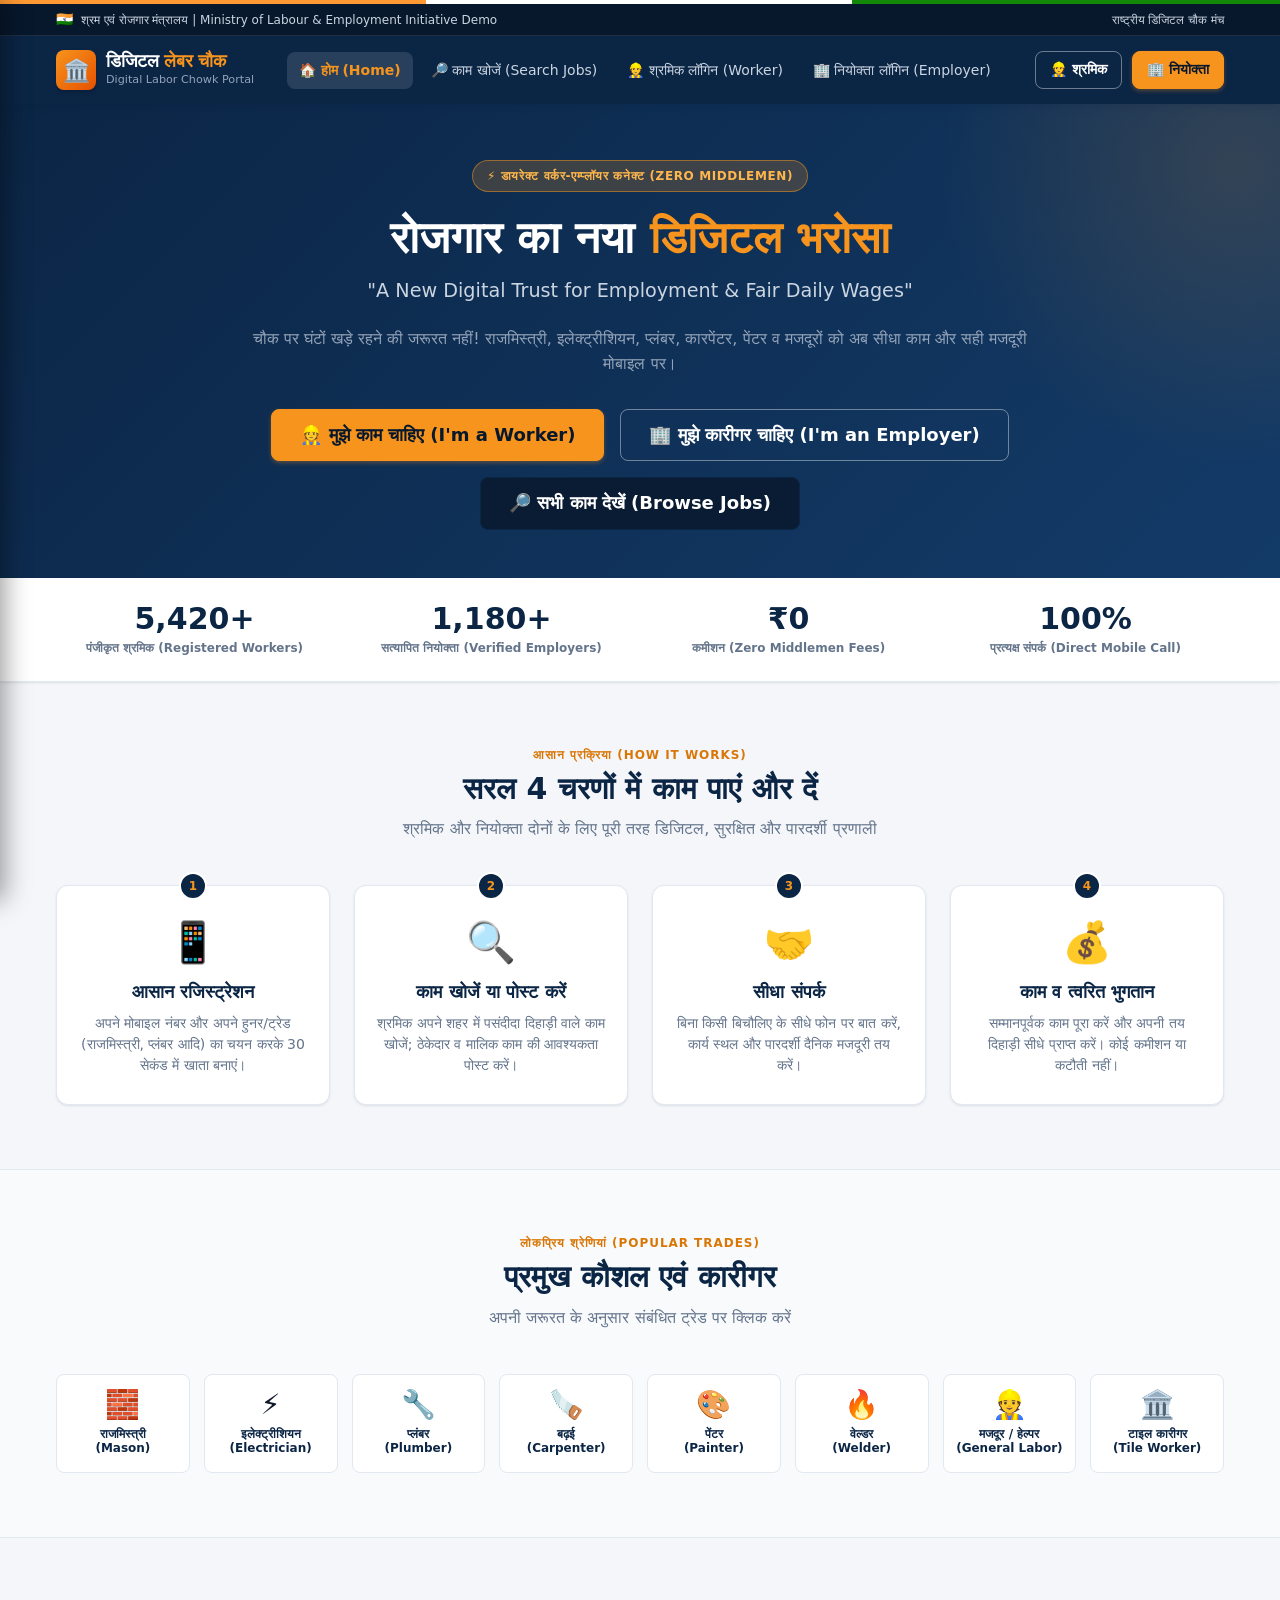
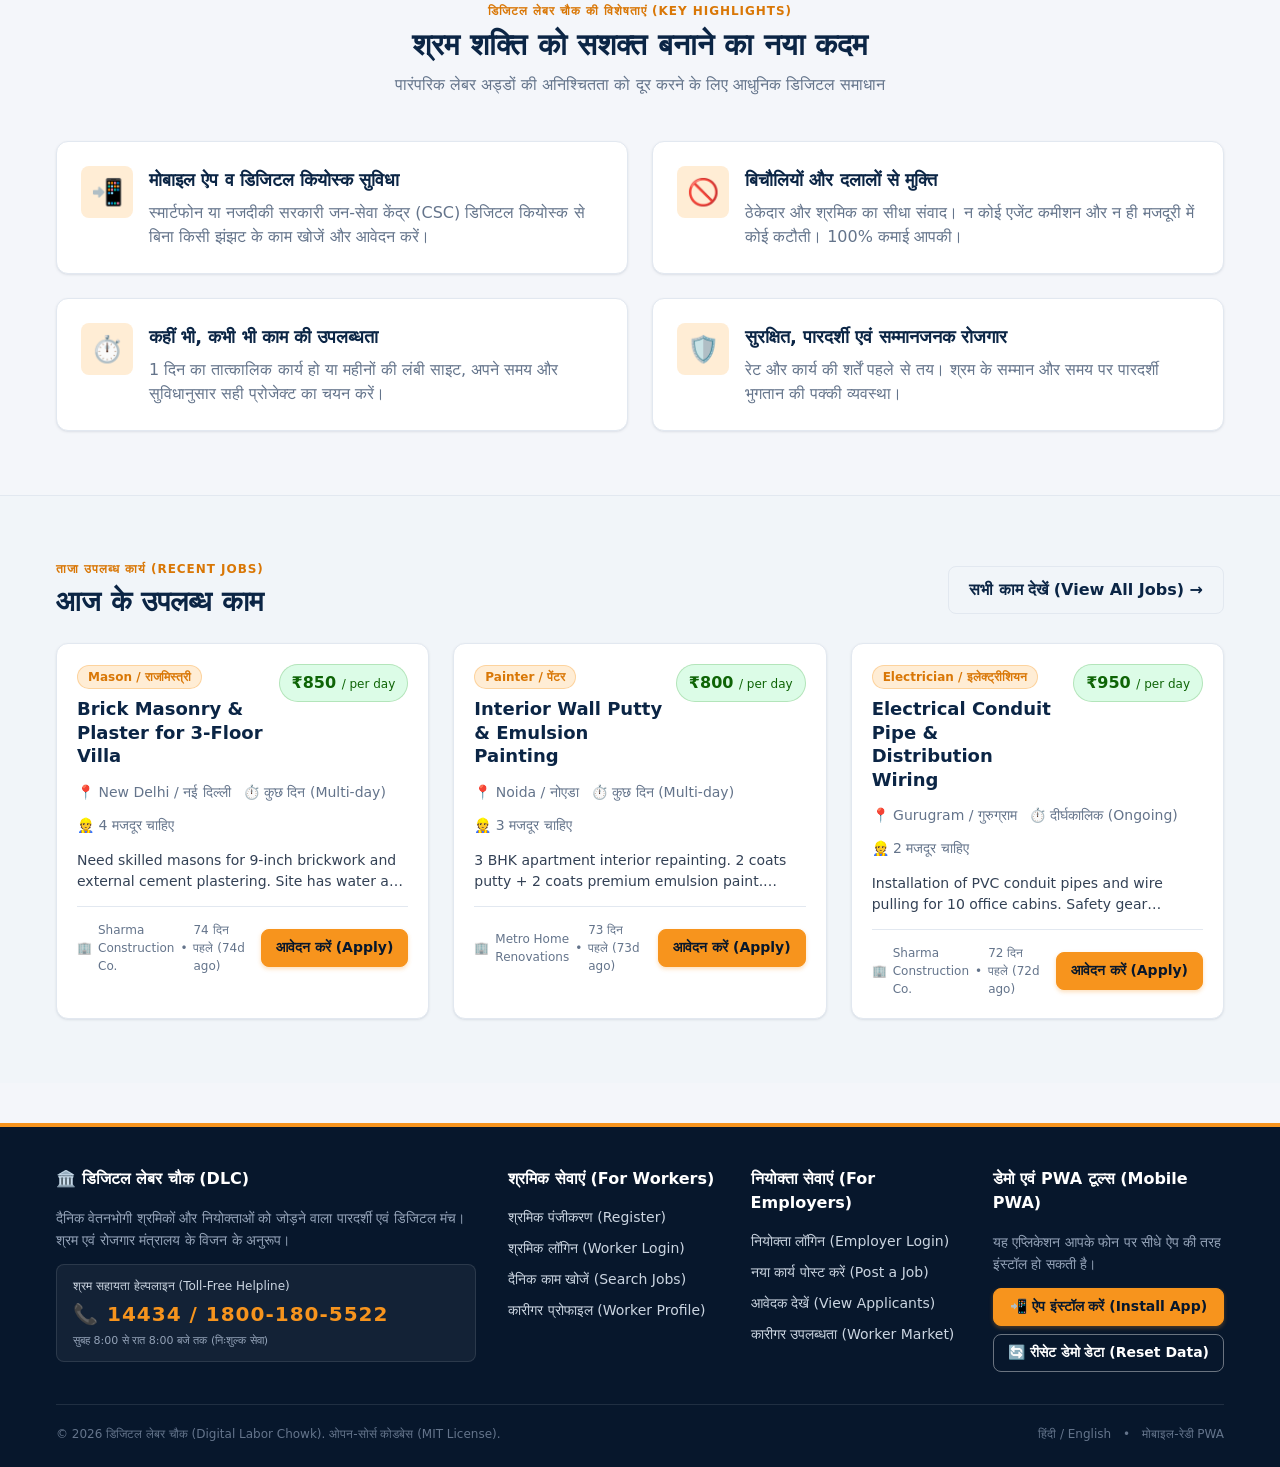
==== index.html @ 120fed3b "Add complete project files" ====
<!DOCTYPE html>
<html lang="hi">
<head>
  <meta charset="UTF-8">
  <meta name="viewport" content="width=device-width, initial-scale=1.0, maximum-scale=5.0">
  <title>डिजिटल लेबर चौक | Digital Labor Chowk - Worker–Employer Job Portal</title>
  
  <!-- PWA & Mobile Meta Tags -->
  <link rel="manifest" href="manifest.json">
  <meta name="theme-color" content="#0b2545">
  <meta name="apple-mobile-web-app-capable" content="yes">
  <meta name="apple-mobile-web-app-status-bar-style" content="black-translucent">
  <link rel="apple-touch-icon" href="assets/icons/emblem.svg">

  <!-- Stylesheets -->
  <link rel="stylesheet" href="css/style.css">
  <link rel="stylesheet" href="css/components.css">
  <link rel="stylesheet" href="css/responsive.css">
  
  <!-- Inline Specific Styles for Index -->
  <style>
    .hero-section {
      background: linear-gradient(135deg, #0b2545 0%, #133b68 100%);
      color: #ffffff;
      padding: 56px 0 48px;
      position: relative;
      overflow: hidden;
    }
    .hero-section::before {
      content: "";
      position: absolute;
      top: -50%;
      right: -20%;
      width: 600px;
      height: 600px;
      background: radial-gradient(circle, rgba(247, 148, 29, 0.15) 0%, rgba(247, 148, 29, 0) 70%);
      pointer-events: none;
    }
    .hero-content {
      max-width: 780px;
      margin: 0 auto;
      text-align: center;
      position: relative;
      z-index: 2;
    }
    .hero-badge {
      display: inline-flex;
      align-items: center;
      gap: 6px;
      background: rgba(247, 148, 29, 0.2);
      border: 1px solid rgba(247, 148, 29, 0.5);
      color: #ffb74d;
      padding: 6px 14px;
      border-radius: var(--radius-pill);
      font-size: var(--font-size-xs);
      font-weight: 700;
      letter-spacing: 0.05em;
      margin-bottom: 20px;
      text-transform: uppercase;
    }
    .hero-title {
      font-size: 2.75rem;
      font-weight: 800;
      line-height: 1.2;
      margin-bottom: 12px;
      color: #ffffff;
    }
    .hero-title span {
      color: var(--accent-saffron);
    }
    .hero-subtitle {
      font-size: 1.2rem;
      color: #cbd5e1;
      margin-bottom: 20px;
      font-weight: 500;
    }
    .hero-desc {
      font-size: var(--font-size-base);
      color: #94a3b8;
      line-height: 1.6;
      margin-bottom: 32px;
    }
    .hero-actions {
      display: flex;
      justify-content: center;
      gap: 16px;
      flex-wrap: wrap;
    }
    .stats-bar {
      background: #ffffff;
      border-bottom: 1px solid var(--border-color);
      box-shadow: var(--shadow-sm);
      padding: 24px 0;
    }
    .stats-grid {
      display: grid;
      grid-template-columns: repeat(4, 1fr);
      gap: 20px;
      text-align: center;
    }
    .stat-number {
      font-size: 1.875rem;
      font-weight: 800;
      color: var(--primary-navy);
      line-height: 1.1;
    }
    .stat-desc {
      font-size: var(--font-size-xs);
      color: var(--text-muted);
      font-weight: 600;
      margin-top: 4px;
    }
    .section-padding {
      padding: 64px 0;
    }
    .section-header {
      text-align: center;
      max-width: 650px;
      margin: 0 auto 44px;
    }
    .section-tag {
      font-size: var(--font-size-xs);
      font-weight: 700;
      color: var(--accent-saffron-dark);
      text-transform: uppercase;
      letter-spacing: 0.08em;
      margin-bottom: 6px;
    }
    .section-title {
      font-size: var(--font-size-3xl);
      font-weight: 800;
      color: var(--primary-navy);
      line-height: 1.25;
    }
    .section-desc {
      font-size: var(--font-size-base);
      color: var(--text-muted);
      margin-top: 10px;
    }
    .step-card {
      background: #ffffff;
      border: 1px solid var(--border-color);
      border-radius: var(--radius-md);
      padding: 28px 20px;
      text-align: center;
      position: relative;
      box-shadow: var(--shadow-sm);
      transition: transform 0.2s, box-shadow 0.2s;
    }
    .step-card:hover {
      transform: translateY(-4px);
      box-shadow: var(--shadow-md);
      border-color: #cbd5e1;
    }
    .step-badge {
      position: absolute;
      top: -14px;
      left: 50%;
      transform: translateX(-50%);
      background: var(--primary-navy);
      color: var(--accent-saffron);
      font-size: 12px;
      font-weight: 800;
      width: 28px;
      height: 28px;
      border-radius: 50%;
      display: flex;
      align-items: center;
      justify-content: center;
      border: 2px solid #ffffff;
    }
    .step-icon {
      font-size: 40px;
      margin: 8px 0 16px;
      line-height: 1;
    }
    .step-title {
      font-size: var(--font-size-lg);
      font-weight: 700;
      color: var(--primary-navy);
      margin-bottom: 8px;
    }
    .step-desc {
      font-size: var(--font-size-sm);
      color: var(--text-muted);
      line-height: 1.5;
    }
    .highlight-card {
      background: #ffffff;
      border: 1px solid var(--border-color);
      border-radius: var(--radius-md);
      padding: 24px;
      display: flex;
      gap: 16px;
      align-items: flex-start;
      box-shadow: var(--shadow-sm);
    }
    .highlight-icon {
      width: 52px;
      height: 52px;
      border-radius: var(--radius-sm);
      background-color: var(--accent-saffron-light);
      display: flex;
      align-items: center;
      justify-content: center;
      font-size: 26px;
      flex-shrink: 0;
    }
    .category-grid {
      display: grid;
      grid-template-columns: repeat(auto-fill, minmax(130px, 1fr));
      gap: 14px;
    }
    .category-pill {
      background: #ffffff;
      border: 1px solid var(--border-color);
      border-radius: var(--radius-sm);
      padding: 16px 12px;
      text-align: center;
      text-decoration: none;
      color: var(--text-main);
      display: flex;
      flex-direction: column;
      align-items: center;
      gap: 8px;
      transition: all 0.2s;
    }
    .category-pill:hover {
      border-color: var(--accent-saffron);
      background-color: #fffaf5;
      transform: translateY(-2px);
      box-shadow: var(--shadow-sm);
    }
    .category-icon {
      font-size: 28px;
      line-height: 1;
    }
    .category-name {
      font-size: var(--font-size-xs);
      font-weight: 700;
      color: var(--primary-navy);
      line-height: 1.2;
    }
    @media (max-width: 768px) {
      .hero-title { font-size: 1.95rem; }
      .stats-grid { grid-template-columns: repeat(2, 1fr); gap: 16px; }
      .category-grid { grid-template-columns: repeat(3, 1fr); gap: 10px; }
    }
  </style>
</head>
<body>

  <!-- PWA Mobile Install Banner -->
  <div id="dlc-pwa-banner" class="pwa-install-bar">
    <div class="pwa-install-bar-content">
      <span>📲 <strong>ऐप इंस्टॉल करें:</strong> आसान पहुंच के लिए फोन पर जोड़ें</span>
    </div>
    <div class="flex items-center gap-2">
      <button type="button" class="pwa-install-btn btn-install-pwa">इंस्टॉल करें</button>
      <button type="button" class="pwa-close-btn" aria-label="Dismiss">&times;</button>
    </div>
  </div>

  <!-- Tricolor Top Stripe -->
  <div class="gov-stripe"></div>

  <!-- Government Portal Banner -->
  <div class="gov-banner">
    <div class="container">
      <div class="gov-banner-text">
        <span class="gov-flag">🇮🇳</span>
        <span>श्रम एवं रोजगार मंत्रालय | Ministry of Labour &amp; Employment Initiative Demo</span>
      </div>
      <div>
        <span>राष्ट्रीय डिजिटल चौक मंच</span>
      </div>
    </div>
  </div>

  <!-- Site Navigation Header -->
  <header class="site-header">
    <div class="container">
      <nav class="navbar">
        <a href="index.html" class="brand-link">
          <div class="brand-emblem" aria-hidden="true">🏛️</div>
          <div class="brand-text">
            <span class="brand-title">डिजिटल <span>लेबर चौक</span></span>
            <span class="brand-sub">Digital Labor Chowk Portal</span>
          </div>
        </a>

        <!-- Desktop Navigation Links -->
        <ul class="nav-menu">
          <li><a href="index.html" class="nav-link active">🏠 होम (Home)</a></li>
          <li><a href="pages/job-search.html" class="nav-link">🔎 काम खोजें (Search Jobs)</a></li>
          <li><a href="pages/worker-login.html" class="nav-link">👷 श्रमिक लॉगिन (Worker)</a></li>
          <li><a href="pages/employer-login.html" class="nav-link">🏢 नियोक्ता लॉगिन (Employer)</a></li>
        </ul>

        <!-- Dynamic User Status / Action Buttons -->
        <div id="nav-auth-container" class="nav-auth"></div>
      </nav>
    </div>
  </header>

  <!-- Main Landing Content -->
  <main>
    <!-- Hero Section -->
    <section class="hero-section">
      <div class="container">
        <div class="hero-content">
          <div class="hero-badge">
            ⚡ डायरेक्ट वर्कर-एम्प्लॉयर कनेक्ट (Zero Middlemen)
          </div>
          <h1 class="hero-title">
            रोजगार का नया <span>डिजिटल भरोसा</span>
          </h1>
          <p class="hero-subtitle">
            "A New Digital Trust for Employment &amp; Fair Daily Wages"
          </p>
          <p class="hero-desc">
            चौक पर घंटों खड़े रहने की जरूरत नहीं! राजमिस्त्री, इलेक्ट्रीशियन, प्लंबर, कारपेंटर, पेंटर व मजदूरों को अब सीधा काम और सही मजदूरी मोबाइल पर।
          </p>

          <div class="hero-actions">
            <a href="pages/worker-login.html" class="btn btn-accent btn-lg">
              👷 मुझे काम चाहिए (I'm a Worker)
            </a>
            <a href="pages/employer-login.html" class="btn btn-outline-white btn-lg">
              🏢 मुझे कारीगर चाहिए (I'm an Employer)
            </a>
            <a href="pages/job-search.html" class="btn btn-primary btn-lg" style="background:#0a1c33;">
              🔎 सभी काम देखें (Browse Jobs)
            </a>
          </div>
        </div>
      </div>
    </section>

    <!-- Real-time Stats Ticker -->
    <div class="stats-bar">
      <div class="container">
        <div class="stats-grid">
          <div class="stat-item">
            <div class="stat-number">5,420+</div>
            <div class="stat-desc">पंजीकृत श्रमिक (Registered Workers)</div>
          </div>
          <div class="stat-item">
            <div class="stat-number">1,180+</div>
            <div class="stat-desc">सत्यापित नियोक्ता (Verified Employers)</div>
          </div>
          <div class="stat-item">
            <div class="stat-number">₹0</div>
            <div class="stat-desc">कमीशन (Zero Middlemen Fees)</div>
          </div>
          <div class="stat-item">
            <div class="stat-number">100%</div>
            <div class="stat-desc">प्रत्यक्ष संपर्क (Direct Mobile Call)</div>
          </div>
        </div>
      </div>
    </div>

    <!-- How It Works Section -->
    <section class="section-padding">
      <div class="container">
        <div class="section-header">
          <div class="section-tag">आसान प्रक्रिया (How It Works)</div>
          <h2 class="section-title">सरल 4 चरणों में काम पाएं और दें</h2>
          <p class="section-desc">श्रमिक और नियोक्ता दोनों के लिए पूरी तरह डिजिटल, सुरक्षित और पारदर्शी प्रणाली</p>
        </div>

        <div class="grid-4">
          <!-- Step 1 -->
          <div class="step-card">
            <span class="step-badge">1</span>
            <div class="step-icon">📱</div>
            <h3 class="step-title">आसान रजिस्ट्रेशन</h3>
            <p class="step-desc">
              अपने मोबाइल नंबर और अपने हुनर/ट्रेड (राजमिस्त्री, प्लंबर आदि) का चयन करके 30 सेकंड में खाता बनाएं।
            </p>
          </div>

          <!-- Step 2 -->
          <div class="step-card">
            <span class="step-badge">2</span>
            <div class="step-icon">🔍</div>
            <h3 class="step-title">काम खोजें या पोस्ट करें</h3>
            <p class="step-desc">
              श्रमिक अपने शहर में पसंदीदा दिहाड़ी वाले काम खोजें; ठेकेदार व मालिक काम की आवश्यकता पोस्ट करें।
            </p>
          </div>

          <!-- Step 3 -->
          <div class="step-card">
            <span class="step-badge">3</span>
            <div class="step-icon">🤝</div>
            <h3 class="step-title">सीधा संपर्क</h3>
            <p class="step-desc">
              बिना किसी बिचौलिए के सीधे फोन पर बात करें, कार्य स्थल और पारदर्शी दैनिक मजदूरी तय करें।
            </p>
          </div>

          <!-- Step 4 -->
          <div class="step-card">
            <span class="step-badge">4</span>
            <div class="step-icon">💰</div>
            <h3 class="step-title">काम व त्वरित भुगतान</h3>
            <p class="step-desc">
              सम्मानपूर्वक काम पूरा करें और अपनी तय दिहाड़ी सीधे प्राप्त करें। कोई कमीशन या कटौती नहीं।
            </p>
          </div>
        </div>
      </div>
    </section>

    <!-- Popular Trades & Skills -->
    <section class="section-padding" style="background-color: #f8fafc; border-top: 1px solid var(--border-color); border-bottom: 1px solid var(--border-color);">
      <div class="container">
        <div class="section-header">
          <div class="section-tag">लोकप्रिय श्रेणियां (Popular Trades)</div>
          <h2 class="section-title">प्रमुख कौशल एवं कारीगर</h2>
          <p class="section-desc">अपनी जरूरत के अनुसार संबंधित ट्रेड पर क्लिक करें</p>
        </div>

        <div class="category-grid" id="popular-trades-grid">
          <a href="pages/job-search.html?category=mason" class="category-pill">
            <span class="category-icon">🧱</span>
            <span class="category-name">राजमिस्त्री<br>(Mason)</span>
          </a>
          <a href="pages/job-search.html?category=electrician" class="category-pill">
            <span class="category-icon">⚡</span>
            <span class="category-name">इलेक्ट्रीशियन<br>(Electrician)</span>
          </a>
          <a href="pages/job-search.html?category=plumber" class="category-pill">
            <span class="category-icon">🔧</span>
            <span class="category-name">प्लंबर<br>(Plumber)</span>
          </a>
          <a href="pages/job-search.html?category=carpenter" class="category-pill">
            <span class="category-icon">🪚</span>
            <span class="category-name">बढ़ई<br>(Carpenter)</span>
          </a>
          <a href="pages/job-search.html?category=painter" class="category-pill">
            <span class="category-icon">🎨</span>
            <span class="category-name">पेंटर<br>(Painter)</span>
          </a>
          <a href="pages/job-search.html?category=welder" class="category-pill">
            <span class="category-icon">🔥</span>
            <span class="category-name">वेल्डर<br>(Welder)</span>
          </a>
          <a href="pages/job-search.html?category=labor" class="category-pill">
            <span class="category-icon">👷</span>
            <span class="category-name">मजदूर / हेल्पर<br>(General Labor)</span>
          </a>
          <a href="pages/job-search.html?category=tile" class="category-pill">
            <span class="category-icon">🏛️</span>
            <span class="category-name">टाइल कारीगर<br>(Tile Worker)</span>
          </a>
        </div>
      </div>
    </section>

    <!-- Poster Highlights Section -->
    <section class="section-padding">
      <div class="container">
        <div class="section-header">
          <div class="section-tag">डिजिटल लेबर चौक की विशेषताएं (Key Highlights)</div>
          <h2 class="section-title">श्रम शक्ति को सशक्त बनाने का नया कदम</h2>
          <p class="section-desc">पारंपरिक लेबर अड्डों की अनिश्चितता को दूर करने के लिए आधुनिक डिजिटल समाधान</p>
        </div>

        <div class="grid-2">
          <div class="highlight-card">
            <div class="highlight-icon">📲</div>
            <div>
              <h3 class="card-title mb-2">मोबाइल ऐप व डिजिटल कियोस्क सुविधा</h3>
              <p class="text-muted">
                स्मार्टफोन या नजदीकी सरकारी जन-सेवा केंद्र (CSC) डिजिटल कियोस्क से बिना किसी झंझट के काम खोजें और आवेदन करें।
              </p>
            </div>
          </div>

          <div class="highlight-card">
            <div class="highlight-icon">🚫</div>
            <div>
              <h3 class="card-title mb-2">बिचौलियों और दलालों से मुक्ति</h3>
              <p class="text-muted">
                ठेकेदार और श्रमिक का सीधा संवाद। न कोई एजेंट कमीशन और न ही मजदूरी में कोई कटौती। 100% कमाई आपकी।
              </p>
            </div>
          </div>

          <div class="highlight-card">
            <div class="highlight-icon">⏱️</div>
            <div>
              <h3 class="card-title mb-2">कहीं भी, कभी भी काम की उपलब्धता</h3>
              <p class="text-muted">
                1 दिन का तात्कालिक कार्य हो या महीनों की लंबी साइट, अपने समय और सुविधानुसार सही प्रोजेक्ट का चयन करें।
              </p>
            </div>
          </div>

          <div class="highlight-card">
            <div class="highlight-icon">🛡️</div>
            <div>
              <h3 class="card-title mb-2">सुरक्षित, पारदर्शी एवं सम्मानजनक रोजगार</h3>
              <p class="text-muted">
                रेट और कार्य की शर्तें पहले से तय। श्रम के सम्मान और समय पर पारदर्शी भुगतान की पक्की व्यवस्था।
              </p>
            </div>
          </div>
        </div>
      </div>
    </section>

    <!-- Recent Available Jobs Preview -->
    <section class="section-padding" style="background-color: #f1f5f9; border-top: 1px solid var(--border-color);">
      <div class="container">
        <div class="flex justify-between items-center mb-6" style="flex-wrap: wrap; gap: 12px;">
          <div>
            <div class="section-tag">ताजा उपलब्ध कार्य (Recent Jobs)</div>
            <h2 class="section-title" style="font-size:1.75rem;">आज के उपलब्ध काम</h2>
          </div>
          <a href="pages/job-search.html" class="btn btn-outline">
            सभी काम देखें (View All Jobs) &rarr;
          </a>
        </div>

        <div class="grid-3" id="home-featured-jobs">
          <!-- Dynamically filled with top 3 seed jobs -->
        </div>
      </div>
    </section>
  </main>

  <!-- Mobile Bottom Navigation Bar -->
  <nav class="mobile-bottom-nav">
    <a href="index.html" class="bottom-nav-item active">
      <span class="nav-icon">🏠</span>
      <span>होम</span>
    </a>
    <a href="pages/job-search.html" class="bottom-nav-item">
      <span class="nav-icon">🔎</span>
      <span>काम खोजें</span>
    </a>
    <a href="pages/worker-dashboard.html" id="bottom-nav-dashboard" class="bottom-nav-item">
      <span class="nav-icon">📊</span>
      <span>डैशबोर्ड</span>
    </a>
    <a href="pages/worker-profile.html" id="bottom-nav-profile" class="bottom-nav-item">
      <span class="nav-icon">👤</span>
      <span>प्रोफाइल</span>
    </a>
  </nav>

  <!-- Site Footer -->
  <footer class="site-footer">
    <div class="container">
      <div class="footer-grid">
        <div class="footer-col">
          <h4>🏛️ डिजिटल लेबर चौक (DLC)</h4>
          <p>
            दैनिक वेतनभोगी श्रमिकों और नियोक्ताओं को जोड़ने वाला पारदर्शी एवं डिजिटल मंच। श्रम एवं रोजगार मंत्रालय के विजन के अनुरूप।
          </p>
          <div class="helpline-box">
            <div style="font-size:12px; color:#cbd5e1;">श्रम सहायता हेल्पलाइन (Toll-Free Helpline)</div>
            <div class="helpline-number">📞 14434 / 1800-180-5522</div>
            <div style="font-size:11px; color:#94a3b8;">सुबह 8:00 से रात 8:00 बजे तक (निःशुल्क सेवा)</div>
          </div>
        </div>

        <div class="footer-col">
          <h4>श्रमिक सेवाएं (For Workers)</h4>
          <ul class="footer-links">
            <li><a href="pages/worker-login.html">श्रमिक पंजीकरण (Register)</a></li>
            <li><a href="pages/worker-login.html">श्रमिक लॉगिन (Worker Login)</a></li>
            <li><a href="pages/job-search.html">दैनिक काम खोजें (Search Jobs)</a></li>
            <li><a href="pages/worker-profile.html">कारीगर प्रोफाइल (Worker Profile)</a></li>
          </ul>
        </div>

        <div class="footer-col">
          <h4>नियोक्ता सेवाएं (For Employers)</h4>
          <ul class="footer-links">
            <li><a href="pages/employer-login.html">नियोक्ता लॉगिन (Employer Login)</a></li>
            <li><a href="pages/post-job.html">नया कार्य पोस्ट करें (Post a Job)</a></li>
            <li><a href="pages/post-job.html">आवेदक देखें (View Applicants)</a></li>
            <li><a href="pages/job-search.html">कारीगर उपलब्धता (Worker Market)</a></li>
          </ul>
        </div>

        <div class="footer-col">
          <h4>डेमो एवं PWA टूल्स (Mobile PWA)</h4>
          <p>यह एप्लिकेशन आपके फोन पर सीधे ऐप की तरह इंस्टॉल हो सकती है।</p>
          <div class="flex flex-col gap-2 mt-2">
            <button type="button" class="btn btn-accent btn-sm btn-install-pwa" style="width:100%;">
              📲 ऐप इंस्टॉल करें (Install App)
            </button>
            <button type="button" id="btn-reset-demo-data" class="btn btn-outline-white btn-sm" style="width:100%;">
              🔄 रीसेट डेमो डेटा (Reset Data)
            </button>
          </div>
        </div>
      </div>

      <div class="footer-bottom">
        <div>
          &copy; 2026 डिजिटल लेबर चौक (Digital Labor Chowk). ओपन-सोर्स कोडबेस (MIT License).
        </div>
        <div class="footer-tools">
          <span>हिंदी / English</span>
          <span>•</span>
          <span>मोबाइल-रेडी PWA</span>
        </div>
      </div>
    </div>
  </footer>

  <!-- Scripts -->
  <script src="js/storage.js"></script>
  <script src="js/toast.js"></script>
  <script src="js/auth.js"></script>
  <script src="js/jobs.js"></script>
  <script src="js/main.js"></script>

  <!-- Page Specific Script: Render Top 3 Featured Jobs -->
  <script>
    document.addEventListener('DOMContentLoaded', () => {
      const container = document.getElementById('home-featured-jobs');
      if (!container) return;

      const jobs = JobManager.getAllJobs().filter(j => j.status === 'active').slice(0, 3);
      const session = AuthManager.getSession();

      if (jobs.length === 0) {
        container.innerHTML = '<p class="text-muted">कोई सक्रिय कार्य उपलब्ध नहीं है।</p>';
        return;
      }

      container.innerHTML = jobs.map(job => {
        const hasApplied = session && session.role === 'worker' ? JobManager.hasWorkerApplied(job.id, session.userId) : false;
        return createJobCardHTML(job, hasApplied, true);
      }).join('');

      // Wire up apply buttons
      container.querySelectorAll('.btn-apply-job').forEach(btn => {
        btn.addEventListener('click', (e) => {
          const jobId = e.target.getAttribute('data-job-id');
          const currentWorker = AuthManager.getCurrentUser();

          if (!currentWorker || currentWorker.role !== 'worker') {
            showToast('कृपया पहले श्रमिक के रूप में लॉगिन करें (Worker login required)', 'warning');
            setTimeout(() => {
              window.location.href = 'pages/worker-login.html';
            }, 1000);
            return;
          }

          const res = JobManager.applyForJob(jobId, currentWorker);
          if (res.success) {
            showToast('सफलतापूर्वक आवेदन भेजा गया! (Application Sent)', 'success');
            e.target.outerHTML = '<button class="btn btn-sm btn-outline disabled" disabled>✓ आवेदन किया (Applied)</button>';
          } else {
            showToast(res.message, 'warning');
          }
        });
      });
    });
  </script>
</body>
</html>
---- css/style.css ----
/* ==========================================================================
   DIGITAL LABOR CHOWK - GLOBAL STYLES (css/style.css)
   Inspired by Ministry of Labour & Employment "Digital Labor Chowk" Initiative
   ========================================================================== */

:root {
  /* Government / Poster Inspired Color Palette */
  --primary-navy: #0b2545;
  --primary-navy-dark: #07172c;
  --primary-navy-light: #133b68;
  --primary-blue: #1d4ed8;
  
  --accent-saffron: #f7941d;
  --accent-saffron-dark: #d97706;
  --accent-saffron-light: #ffedd5;
  
  --national-green: #138808;
  --national-green-dark: #0e6406;
  --national-green-light: #dcfce7;
  
  --national-white: #ffffff;
  
  /* Neutral Palette */
  --bg-page: #f4f6fa;
  --bg-card: #ffffff;
  --bg-card-subtle: #f8fafc;
  --text-main: #0f172a;
  --text-muted: #64748b;
  --text-light: #94a3b8;
  --border-color: #e2e8f0;
  --border-focus: #f7941d;
  
  /* Status Colors */
  --status-success: #16a34a;
  --status-success-bg: #dcfce7;
  --status-warning: #ea580c;
  --status-warning-bg: #ffedd5;
  --status-info: #0284c7;
  --status-info-bg: #e0f2fe;
  --status-danger: #dc2626;
  --status-danger-bg: #fee2e2;

  /* Shadows & Radius */
  --radius-xs: 4px;
  --radius-sm: 8px;
  --radius-md: 12px;
  --radius-lg: 16px;
  --radius-pill: 9999px;
  
  --shadow-xs: 0 1px 2px 0 rgba(0, 0, 0, 0.05);
  --shadow-sm: 0 1px 3px 0 rgba(11, 37, 69, 0.08), 0 1px 2px -1px rgba(11, 37, 69, 0.08);
  --shadow-md: 0 4px 6px -1px rgba(11, 37, 69, 0.1), 0 2px 4px -2px rgba(11, 37, 69, 0.06);
  --shadow-lg: 0 10px 15px -3px rgba(11, 37, 69, 0.1), 0 4px 6px -4px rgba(11, 37, 69, 0.06);

  /* Typography */
  --font-family: system-ui, -apple-system, BlinkMacSystemFont, 'Segoe UI', Roboto, 'Noto Sans Devanagari', 'Hindi', Arial, sans-serif;
  --font-size-xs: 0.75rem;   /* 12px */
  --font-size-sm: 0.875rem;  /* 14px */
  --font-size-base: 1rem;    /* 16px - Minimum mobile readable */
  --font-size-lg: 1.125rem;  /* 18px */
  --font-size-xl: 1.25rem;   /* 20px */
  --font-size-2xl: 1.5rem;   /* 24px */
  --font-size-3xl: 1.875rem; /* 30px */
  --font-size-4xl: 2.25rem;  /* 36px */

  /* Dimensions & Safe Areas */
  --header-height: 68px;
  --bottom-nav-height: 64px;
  --container-max-width: 1200px;
}

/* Base Reset */
*, *::before, *::after {
  box-sizing: border-box;
  margin: 0;
  padding: 0;
  -webkit-tap-highlight-color: transparent; /* Clean touch on mobile */
}

html {
  font-size: 16px;
  scroll-behavior: smooth;
  -webkit-text-size-adjust: 100%;
}

body {
  font-family: var(--font-family);
  background-color: var(--bg-page);
  color: var(--text-main);
  line-height: 1.5;
  min-height: 100vh;
  display: flex;
  flex-direction: column;
  overflow-x: hidden;
}

/* Tricolor Top Stripe (Authentic Government Portal Touch) */
.gov-stripe {
  height: 4px;
  background: linear-gradient(
    to right,
    #ff9933 0%,
    #ff9933 33.3%,
    #ffffff 33.3%,
    #ffffff 66.6%,
    #138808 66.6%,
    #138808 100%
  );
  width: 100%;
  position: sticky;
  top: 0;
  z-index: 1001;
}

/* Gov Banner */
.gov-banner {
  background-color: #07172c;
  color: #cbd5e1;
  font-size: var(--font-size-xs);
  padding: 5px 16px;
  border-bottom: 1px solid rgba(255, 255, 255, 0.1);
}

.gov-banner .container {
  display: flex;
  justify-content: space-between;
  align-items: center;
}

.gov-banner-text {
  display: flex;
  align-items: center;
  gap: 8px;
}

.gov-flag {
  font-size: 14px;
}

/* Container */
.container {
  width: 100%;
  max-width: var(--container-max-width);
  margin-left: auto;
  margin-right: auto;
  padding-left: 16px;
  padding-right: 16px;
}

/* Site Header */
.site-header {
  background-color: var(--primary-navy);
  color: #ffffff;
  position: sticky;
  top: 4px; /* below tricolor stripe */
  z-index: 1000;
  box-shadow: var(--shadow-md);
}

.navbar {
  display: flex;
  align-items: center;
  justify-content: space-between;
  height: var(--header-height);
  gap: 12px;
}

.brand-link {
  display: flex;
  align-items: center;
  gap: 10px;
  text-decoration: none;
  color: inherit;
  flex-shrink: 0;
}

.brand-emblem {
  width: 40px;
  height: 40px;
  background: linear-gradient(135deg, var(--accent-saffron), #e65100);
  border-radius: var(--radius-sm);
  display: flex;
  align-items: center;
  justify-content: center;
  font-size: 22px;
  box-shadow: 0 2px 4px rgba(0, 0, 0, 0.2);
  flex-shrink: 0;
}

.brand-text {
  display: flex;
  flex-direction: column;
}

.brand-title {
  font-size: 1.1rem;
  font-weight: 800;
  letter-spacing: -0.02em;
  color: #ffffff;
  line-height: 1.15;
}

.brand-title span {
  color: var(--accent-saffron);
}

.brand-sub {
  font-size: 0.7rem;
  color: #94a3b8;
  font-weight: 500;
}

/* Desktop Nav Menu */
.nav-menu {
  display: flex;
  align-items: center;
  gap: 6px;
  list-style: none;
}

.nav-link {
  color: #cbd5e1;
  text-decoration: none;
  font-size: var(--font-size-sm);
  font-weight: 500;
  padding: 8px 12px;
  border-radius: var(--radius-sm);
  transition: all 0.18s ease;
  display: inline-flex;
  align-items: center;
  gap: 6px;
}

.nav-link:hover,
.nav-link.active {
  color: #ffffff;
  background-color: rgba(255, 255, 255, 0.12);
}

.nav-link.active {
  color: var(--accent-saffron);
  font-weight: 700;
}

/* User Session in Header */
.nav-auth {
  display: flex;
  align-items: center;
  gap: 10px;
}

.user-badge {
  display: flex;
  align-items: center;
  gap: 8px;
  background: rgba(255, 255, 255, 0.08);
  border: 1px solid rgba(255, 255, 255, 0.18);
  padding: 6px 12px;
  border-radius: var(--radius-pill);
  font-size: var(--font-size-xs);
  transition: background 0.15s;
}

.user-badge:hover {
  background: rgba(255, 255, 255, 0.15);
}

.user-avatar-mini {
  width: 28px;
  height: 28px;
  border-radius: 50%;
  background: var(--accent-saffron);
  color: var(--primary-navy-dark);
  font-weight: 800;
  display: flex;
  align-items: center;
  justify-content: center;
  font-size: 12px;
}

.user-name-role {
  display: flex;
  flex-direction: column;
  line-height: 1.15;
  text-align: left;
}

.user-name-role .name {
  font-weight: 600;
  color: #ffffff;
  max-width: 140px;
  overflow: hidden;
  text-overflow: ellipsis;
  white-space: nowrap;
}

.user-name-role .role-tag {
  font-size: 10px;
  color: var(--accent-saffron);
  text-transform: uppercase;
  letter-spacing: 0.05em;
}

/* Hamburger Toggle Button */
.mobile-toggle-btn {
  display: none;
  background: rgba(255, 255, 255, 0.08);
  border: 1px solid rgba(255, 255, 255, 0.2);
  color: #ffffff;
  font-size: 22px;
  width: 44px;
  height: 44px;
  border-radius: var(--radius-sm);
  cursor: pointer;
  align-items: center;
  justify-content: center;
  line-height: 1;
}

.mobile-toggle-btn:active {
  background-color: rgba(255, 255, 255, 0.2);
  transform: scale(0.95);
}

/* --------------------------------------------------------------------------
   Mobile Slide-out Navigation Drawer
   -------------------------------------------------------------------------- */
.drawer-backdrop {
  position: fixed;
  top: 0;
  left: 0;
  right: 0;
  bottom: 0;
  background: rgba(7, 23, 44, 0.65);
  backdrop-filter: blur(3px);
  z-index: 2050;
  opacity: 0;
  pointer-events: none;
  transition: opacity 0.25s ease;
}

.drawer-backdrop.active {
  opacity: 1;
  pointer-events: auto;
}

.mobile-drawer {
  position: fixed;
  top: 0;
  left: 0;
  bottom: 0;
  width: 320px;
  max-width: 85vw;
  background: #0b2545;
  color: #ffffff;
  z-index: 2100;
  box-shadow: 4px 0 25px rgba(0, 0, 0, 0.4);
  transform: translateX(-100%);
  transition: transform 0.28s cubic-bezier(0.4, 0, 0.2, 1);
  display: flex;
  flex-direction: column;
  overflow-y: auto;
}

.mobile-drawer.open {
  transform: translateX(0);
}

.drawer-header {
  padding: 20px 18px 16px;
  background: #07172c;
  border-bottom: 1px solid rgba(255, 255, 255, 0.1);
  display: flex;
  align-items: center;
  justify-content: space-between;
}

.drawer-close-btn {
  background: rgba(255, 255, 255, 0.1);
  border: none;
  color: #ffffff;
  font-size: 24px;
  width: 36px;
  height: 36px;
  border-radius: 50%;
  cursor: pointer;
  display: flex;
  align-items: center;
  justify-content: center;
}

.drawer-user-card {
  padding: 18px;
  background: rgba(255, 255, 255, 0.05);
  border-bottom: 1px solid rgba(255, 255, 255, 0.08);
}

.drawer-nav {
  padding: 16px 12px;
  flex: 1;
  display: flex;
  flex-direction: column;
  gap: 4px;
}

.drawer-nav-item {
  display: flex;
  align-items: center;
  gap: 14px;
  padding: 12px 14px;
  border-radius: var(--radius-sm);
  color: #cbd5e1;
  text-decoration: none;
  font-size: var(--font-size-base);
  font-weight: 600;
  transition: all 0.15s ease;
}

.drawer-nav-item:active,
.drawer-nav-item.active {
  background: rgba(247, 148, 29, 0.15);
  color: var(--accent-saffron);
}

.drawer-nav-item .drawer-icon {
  font-size: 20px;
  width: 26px;
  text-align: center;
}

.drawer-footer {
  padding: 18px;
  border-top: 1px solid rgba(255, 255, 255, 0.1);
  background: #07172c;
  display: flex;
  flex-direction: column;
  gap: 12px;
}

/* --------------------------------------------------------------------------
   PWA Mobile Install Banner
   -------------------------------------------------------------------------- */
.pwa-install-bar {
  background: linear-gradient(90deg, #d97706, #f7941d);
  color: #07172c;
  padding: 10px 16px;
  font-size: var(--font-size-xs);
  font-weight: 700;
  display: none;
  justify-content: space-between;
  align-items: center;
  position: sticky;
  top: 0;
  z-index: 1002;
  box-shadow: var(--shadow-sm);
}

.pwa-install-bar.visible {
  display: flex;
}

.pwa-install-bar-content {
  display: flex;
  align-items: center;
  gap: 8px;
}

.pwa-install-btn {
  background: #0b2545;
  color: #ffffff;
  border: none;
  padding: 6px 12px;
  border-radius: var(--radius-pill);
  font-weight: 700;
  font-size: 11px;
  cursor: pointer;
}

.pwa-close-btn {
  background: none;
  border: none;
  font-size: 16px;
  cursor: pointer;
  color: #07172c;
  padding: 0 4px;
}

/* Main Content Area */
main {
  flex: 1 0 auto;
  padding-bottom: 40px;
}

/* Footer */
.site-footer {
  background-color: var(--primary-navy-dark);
  color: #cbd5e1;
  font-size: var(--font-size-sm);
  padding: 40px 0 24px;
  border-top: 4px solid var(--accent-saffron);
  margin-top: auto;
}

.footer-grid {
  display: grid;
  grid-template-columns: 2fr 1fr 1fr 1fr;
  gap: 32px;
  margin-bottom: 32px;
}

.footer-col h4 {
  color: #ffffff;
  font-size: var(--font-size-base);
  font-weight: 600;
  margin-bottom: 16px;
  display: flex;
  align-items: center;
  gap: 8px;
}

.footer-col p {
  color: #94a3b8;
  line-height: 1.6;
  margin-bottom: 12px;
  font-size: var(--font-size-sm);
}

.footer-links {
  list-style: none;
  display: flex;
  flex-direction: column;
  gap: 10px;
}

.footer-links a {
  color: #cbd5e1;
  text-decoration: none;
  transition: color 0.2s;
}

.footer-links a:hover {
  color: var(--accent-saffron);
}

.helpline-box {
  background: rgba(255, 255, 255, 0.05);
  border: 1px solid rgba(255, 255, 255, 0.1);
  border-radius: var(--radius-sm);
  padding: 12px 16px;
}

.helpline-number {
  font-size: var(--font-size-xl);
  font-weight: 800;
  color: var(--accent-saffron);
  letter-spacing: 0.05em;
  margin: 4px 0;
}

.footer-bottom {
  border-top: 1px solid rgba(255, 255, 255, 0.1);
  padding-top: 20px;
  display: flex;
  justify-content: space-between;
  align-items: center;
  flex-wrap: wrap;
  gap: 16px;
  font-size: var(--font-size-xs);
  color: #64748b;
}

.footer-tools {
  display: flex;
  align-items: center;
  gap: 12px;
}

/* Typography Utilities */
.text-center { text-align: center; }
.text-right { text-align: right; }
.text-muted { color: var(--text-muted); }
.text-saffron { color: var(--accent-saffron); }
.text-navy { color: var(--primary-navy); }
.font-semibold { font-weight: 600; }
.font-bold { font-weight: 700; }

/* Grid / Flex Layout Helpers */
.flex { display: flex; }
.flex-col { flex-direction: column; }
.items-center { align-items: center; }
.justify-between { justify-content: space-between; }
.justify-center { justify-content: center; }
.gap-1 { gap: 4px; }
.gap-2 { gap: 8px; }
.gap-3 { gap: 12px; }
.gap-4 { gap: 16px; }
.gap-6 { gap: 24px; }

.mt-1 { margin-top: 4px; }
.mt-2 { margin-top: 8px; }
.mt-3 { margin-top: 12px; }
.mt-4 { margin-top: 16px; }
.mt-6 { margin-top: 24px; }
.mb-2 { margin-bottom: 8px; }
.mb-4 { margin-bottom: 16px; }
.mb-6 { margin-bottom: 24px; }

.hidden { display: none !important; }
---- css/components.css ----
/* ==========================================================================
   DIGITAL LABOR CHOWK - COMPONENTS (css/components.css)
   Reusable UI primitives: buttons, cards, forms, badges, modals, toasts
   ========================================================================== */

/* --------------------------------------------------------------------------
   1. Buttons
   -------------------------------------------------------------------------- */
.btn {
  display: inline-flex;
  align-items: center;
  justify-content: center;
  gap: 8px;
  font-family: inherit;
  font-size: var(--font-size-base);
  font-weight: 600;
  line-height: 1.25;
  padding: 12px 20px;
  min-height: 48px; /* High accessibility mobile tap target */
  border-radius: var(--radius-sm);
  border: 1px solid transparent;
  cursor: pointer;
  text-decoration: none;
  transition: all 0.18s cubic-bezier(0.4, 0, 0.2, 1);
  user-select: none;
  white-space: nowrap;
}

.btn:active {
  transform: translateY(1px);
}

.btn:focus-visible {
  outline: 3px solid var(--accent-saffron);
  outline-offset: 2px;
}

.btn:disabled,
.btn.disabled {
  opacity: 0.6;
  cursor: not-allowed;
  pointer-events: none;
}

/* Primary Button (Navy) */
.btn-primary {
  background-color: var(--primary-navy);
  color: #ffffff;
  border-color: var(--primary-navy);
}

.btn-primary:hover {
  background-color: var(--primary-navy-light);
  border-color: var(--primary-navy-light);
  box-shadow: var(--shadow-sm);
}

/* Accent Button (Saffron / Call to Action) */
.btn-accent {
  background-color: var(--accent-saffron);
  color: var(--primary-navy-dark);
  font-weight: 700;
  border-color: var(--accent-saffron);
  box-shadow: 0 2px 4px rgba(247, 148, 29, 0.3);
}

.btn-accent:hover {
  background-color: #ff9f2e;
  box-shadow: 0 4px 8px rgba(247, 148, 29, 0.4);
}

/* Secondary / Outline Button */
.btn-outline {
  background-color: transparent;
  color: var(--primary-navy);
  border-color: var(--border-color);
}

.btn-outline:hover {
  background-color: #ffffff;
  border-color: var(--primary-navy);
}

.btn-outline-white {
  background-color: transparent;
  color: #ffffff;
  border-color: rgba(255, 255, 255, 0.4);
}

.btn-outline-white:hover {
  background-color: rgba(255, 255, 255, 0.1);
  border-color: #ffffff;
}

/* Success Button */
.btn-success {
  background-color: var(--national-green);
  color: #ffffff;
}

.btn-success:hover {
  background-color: var(--national-green-dark);
}

/* Danger Button */
.btn-danger {
  background-color: #ef4444;
  color: #ffffff;
}

.btn-danger:hover {
  background-color: #dc2626;
}

/* Sizes */
.btn-sm {
  padding: 8px 14px;
  font-size: var(--font-size-sm);
  min-height: 38px;
}

.btn-lg {
  padding: 14px 28px;
  font-size: var(--font-size-lg);
  min-height: 52px;
}

.btn-block {
  width: 100%;
}

/* --------------------------------------------------------------------------
   2. Cards
   -------------------------------------------------------------------------- */
.card {
  background-color: var(--bg-card);
  border-radius: var(--radius-md);
  border: 1px solid var(--border-color);
  box-shadow: var(--shadow-sm);
  overflow: hidden;
  transition: box-shadow 0.2s ease, border-color 0.2s ease;
}

.card:hover {
  box-shadow: var(--shadow-md);
}

.card-header {
  padding: 16px 20px;
  border-bottom: 1px solid var(--border-color);
  background-color: var(--bg-card);
  display: flex;
  align-items: center;
  justify-content: space-between;
}

.card-title {
  font-size: var(--font-size-lg);
  font-weight: 700;
  color: var(--primary-navy);
}

.card-body {
  padding: 20px;
}

.card-footer {
  padding: 14px 20px;
  border-top: 1px solid var(--border-color);
  background-color: var(--bg-card-subtle);
}

/* Metric / Stat Card */
.metric-card {
  background: #ffffff;
  border-radius: var(--radius-md);
  border: 1px solid var(--border-color);
  border-left: 5px solid var(--accent-saffron);
  padding: 20px;
  box-shadow: var(--shadow-sm);
  display: flex;
  align-items: center;
  gap: 16px;
  position: relative;
  overflow: hidden;
}

.metric-card.accent-navy {
  border-left-color: var(--primary-navy);
}

.metric-card.accent-green {
  border-left-color: var(--national-green);
}

.metric-icon-box {
  width: 48px;
  height: 48px;
  border-radius: var(--radius-sm);
  background-color: var(--accent-saffron-light);
  color: var(--accent-saffron-dark);
  display: flex;
  align-items: center;
  justify-content: center;
  font-size: 24px;
  flex-shrink: 0;
}

.accent-navy .metric-icon-box {
  background-color: #e0f2fe;
  color: var(--primary-navy);
}

.accent-green .metric-icon-box {
  background-color: var(--national-green-light);
  color: var(--national-green);
}

.metric-info {
  display: flex;
  flex-direction: column;
}

.metric-value {
  font-size: var(--font-size-3xl);
  font-weight: 800;
  color: var(--primary-navy);
  line-height: 1.1;
}

.metric-label {
  font-size: var(--font-size-xs);
  font-weight: 600;
  color: var(--text-muted);
  text-transform: uppercase;
  letter-spacing: 0.05em;
  margin-top: 2px;
}

/* Job Card */
.job-card {
  background-color: #ffffff;
  border: 1px solid var(--border-color);
  border-radius: var(--radius-md);
  padding: 20px;
  box-shadow: var(--shadow-sm);
  display: flex;
  flex-direction: column;
  gap: 14px;
  transition: transform 0.15s ease, box-shadow 0.15s ease, border-color 0.15s ease;
  position: relative;
}

.job-card:hover {
  transform: translateY(-2px);
  box-shadow: var(--shadow-md);
  border-color: #cbd5e1;
}

.job-card-header {
  display: flex;
  justify-content: space-between;
  align-items: flex-start;
  gap: 12px;
}

.job-title {
  font-size: var(--font-size-lg);
  font-weight: 700;
  color: var(--primary-navy);
  line-height: 1.3;
}

.job-wage-tag {
  background-color: var(--national-green-light);
  color: var(--national-green-dark);
  font-weight: 800;
  font-size: var(--font-size-base);
  padding: 6px 12px;
  border-radius: var(--radius-pill);
  white-space: nowrap;
  border: 1px solid rgba(19, 136, 8, 0.2);
}

.job-meta-grid {
  display: flex;
  flex-wrap: wrap;
  gap: 12px;
  font-size: var(--font-size-sm);
  color: var(--text-muted);
}

.job-meta-item {
  display: inline-flex;
  align-items: center;
  gap: 6px;
}

.job-desc {
  font-size: var(--font-size-sm);
  color: #334155;
  line-height: 1.5;
  display: -webkit-box;
  -webkit-line-clamp: 2;
  line-clamp: 2;
  -webkit-box-orient: vertical;
  overflow: hidden;
}

.job-card-footer {
  display: flex;
  justify-content: space-between;
  align-items: center;
  padding-top: 14px;
  border-top: 1px solid var(--border-color);
  gap: 12px;
}

.job-employer-name {
  font-size: var(--font-size-xs);
  color: var(--text-muted);
  font-weight: 500;
  display: flex;
  align-items: center;
  gap: 6px;
}

/* --------------------------------------------------------------------------
   3. Forms & Inputs
   -------------------------------------------------------------------------- */
.form-group {
  margin-bottom: 20px;
}

.form-label {
  display: block;
  font-size: var(--font-size-sm);
  font-weight: 600;
  color: var(--text-main);
  margin-bottom: 6px;
}

.form-label span.req {
  color: var(--status-danger);
  margin-left: 2px;
}

.form-label span.hint {
  font-weight: 400;
  color: var(--text-muted);
  font-size: var(--font-size-xs);
  margin-left: 4px;
}

.form-input,
.form-select,
.form-textarea {
  width: 100%;
  font-family: inherit;
  font-size: var(--font-size-base);
  color: var(--text-main);
  background-color: #ffffff;
  border: 1.5px solid var(--border-color);
  border-radius: var(--radius-sm);
  padding: 12px 14px;
  min-height: 48px;
  transition: border-color 0.2s, box-shadow 0.2s;
}

.form-input:focus,
.form-select:focus,
.form-textarea:focus {
  outline: none;
  border-color: var(--accent-saffron);
  box-shadow: 0 0 0 3px rgba(247, 148, 29, 0.25);
}

.form-textarea {
  min-height: 100px;
  resize: vertical;
}

.form-select {
  cursor: pointer;
  appearance: none;
  background-image: url("data:image/svg+xml;charset=UTF-8,%3csvg xmlns='http://www.w3.org/2000/svg' viewBox='0 0 24 24' fill='none' stroke='%2364748b' stroke-width='2' stroke-linecap='round' stroke-linejoin='round'%3e%3cpolyline points='6 9 12 15 18 9'%3e%3c/polyline%3e%3c/svg%3e");
  background-repeat: no-repeat;
  background-position: right 14px center;
  background-size: 16px;
  padding-right: 40px;
}

.input-icon-wrapper {
  position: relative;
  display: flex;
  align-items: center;
}

.input-icon {
  position: absolute;
  left: 14px;
  color: var(--text-muted);
  font-size: 18px;
  pointer-events: none;
}

.input-with-icon {
  padding-left: 44px;
}

.form-error-msg {
  color: var(--status-danger);
  font-size: var(--font-size-xs);
  font-weight: 500;
  margin-top: 4px;
  display: none;
}

.form-group.has-error .form-input,
.form-group.has-error .form-select {
  border-color: var(--status-danger);
  background-color: #fffafb;
}

.form-group.has-error .form-error-msg {
  display: block;
}

/* --------------------------------------------------------------------------
   4. Badges & Status Pills
   -------------------------------------------------------------------------- */
.badge {
  display: inline-flex;
  align-items: center;
  gap: 4px;
  font-size: var(--font-size-xs);
  font-weight: 700;
  padding: 4px 10px;
  border-radius: var(--radius-pill);
  line-height: 1.2;
  white-space: nowrap;
}

.badge-saffron {
  background-color: var(--accent-saffron-light);
  color: var(--accent-saffron-dark);
  border: 1px solid rgba(247, 148, 29, 0.3);
}

.badge-navy {
  background-color: #e0f2fe;
  color: var(--primary-navy);
}

.badge-green {
  background-color: var(--national-green-light);
  color: var(--national-green-dark);
}

.badge-blue {
  background-color: #eff6ff;
  color: #1d4ed8;
}

.badge-gray {
  background-color: #f1f5f9;
  color: #475569;
}

.badge-warning {
  background-color: var(--status-warning-bg);
  color: var(--status-warning);
}

.badge-danger {
  background-color: var(--status-danger-bg);
  color: var(--status-danger);
}

/* Application Status Badges */
.badge-status-applied {
  background-color: #eff6ff;
  color: #2563eb;
  border: 1px solid #bfdbfe;
}

.badge-status-viewed {
  background-color: #fef3c7;
  color: #b45309;
  border: 1px solid #fde68a;
}

.badge-status-shortlisted {
  background-color: #ede9fe;
  color: #7c3aed;
  border: 1px solid #ddd6fe;
}

.badge-status-selected {
  background-color: #dcfce7;
  color: #15803d;
  border: 1px solid #bbf7d0;
}

/* --------------------------------------------------------------------------
   5. Tabs & Toggles
   -------------------------------------------------------------------------- */
.tabs-header {
  display: flex;
  background-color: #f1f5f9;
  border-radius: var(--radius-sm);
  padding: 4px;
  margin-bottom: 24px;
}

.tab-btn {
  flex: 1;
  padding: 10px 16px;
  font-family: inherit;
  font-size: var(--font-size-base);
  font-weight: 600;
  color: var(--text-muted);
  background: transparent;
  border: none;
  border-radius: var(--radius-xs);
  cursor: pointer;
  transition: all 0.2s;
  text-align: center;
}

.tab-btn.active {
  background-color: #ffffff;
  color: var(--primary-navy);
  box-shadow: var(--shadow-sm);
}

.tab-pane {
  display: none;
}

.tab-pane.active {
  display: block;
}

/* --------------------------------------------------------------------------
   6. Profile Progress Bar
   -------------------------------------------------------------------------- */
.progress-card {
  background: linear-gradient(135deg, #0b2545, #133b68);
  color: #ffffff;
  border-radius: var(--radius-md);
  padding: 20px;
  margin-bottom: 24px;
}

.progress-header {
  display: flex;
  justify-content: space-between;
  align-items: center;
  margin-bottom: 8px;
}

.progress-title {
  font-size: var(--font-size-base);
  font-weight: 700;
  display: flex;
  align-items: center;
  gap: 8px;
}

.progress-percentage {
  font-size: var(--font-size-lg);
  font-weight: 800;
  color: var(--accent-saffron);
}

.progress-track {
  width: 100%;
  height: 10px;
  background-color: rgba(255, 255, 255, 0.2);
  border-radius: var(--radius-pill);
  overflow: hidden;
  position: relative;
}

.progress-fill {
  height: 100%;
  background: linear-gradient(90deg, var(--accent-saffron), #138808);
  border-radius: var(--radius-pill);
  transition: width 0.4s ease;
}

.progress-hint {
  font-size: var(--font-size-xs);
  color: #94a3b8;
  margin-top: 8px;
}

/* --------------------------------------------------------------------------
   7. Skill Chips & Tags
   -------------------------------------------------------------------------- */
.skills-selector {
  display: flex;
  flex-wrap: wrap;
  gap: 8px;
  margin-top: 8px;
}

.skill-chip {
  padding: 6px 14px;
  border-radius: var(--radius-pill);
  font-size: var(--font-size-sm);
  font-weight: 600;
  border: 1.5px solid var(--border-color);
  background-color: #ffffff;
  color: var(--text-main);
  cursor: pointer;
  transition: all 0.15s ease;
  user-select: none;
}

.skill-chip:hover {
  border-color: var(--accent-saffron);
}

.skill-chip.selected {
  background-color: var(--primary-navy);
  color: #ffffff;
  border-color: var(--primary-navy);
}

/* --------------------------------------------------------------------------
   8. Toast Notification System
   -------------------------------------------------------------------------- */
#dlc-toast-container {
  position: fixed;
  top: 24px;
  right: 24px;
  z-index: 9999;
  display: flex;
  flex-direction: column;
  gap: 12px;
  max-width: 380px;
  width: calc(100% - 48px);
  pointer-events: none;
}

.toast {
  pointer-events: auto;
  background-color: #ffffff;
  color: var(--text-main);
  border-radius: var(--radius-sm);
  padding: 14px 16px;
  box-shadow: 0 10px 25px -5px rgba(0, 0, 0, 0.2), 0 8px 10px -6px rgba(0, 0, 0, 0.1);
  display: flex;
  align-items: flex-start;
  gap: 12px;
  border-left: 5px solid var(--primary-navy);
  transform: translateX(120%);
  opacity: 0;
  transition: transform 0.3s cubic-bezier(0.16, 1, 0.3, 1), opacity 0.3s ease;
}

.toast.show {
  transform: translateX(0);
  opacity: 1;
}

.toast.toast-success {
  border-left-color: var(--national-green);
}

.toast.toast-error {
  border-left-color: var(--status-danger);
}

.toast.toast-warning {
  border-left-color: var(--accent-saffron);
}

.toast.toast-info {
  border-left-color: var(--status-info);
}

.toast-icon {
  font-size: 20px;
  line-height: 1;
  flex-shrink: 0;
}

.toast-content {
  flex: 1;
  font-size: var(--font-size-sm);
  font-weight: 500;
  line-height: 1.4;
}

.toast-close-btn {
  background: none;
  border: none;
  color: var(--text-light);
  font-size: 16px;
  cursor: pointer;
  padding: 0 4px;
  line-height: 1;
  transition: color 0.15s;
}

.toast-close-btn:hover {
  color: var(--text-main);
}

/* --------------------------------------------------------------------------
   9. Modal Dialogs
   -------------------------------------------------------------------------- */
.modal-overlay {
  position: fixed;
  top: 0;
  left: 0;
  right: 0;
  bottom: 0;
  background-color: rgba(7, 23, 44, 0.6);
  backdrop-filter: blur(2px);
  z-index: 2000;
  display: flex;
  align-items: center;
  justify-content: center;
  padding: 16px;
  opacity: 0;
  pointer-events: none;
  transition: opacity 0.2s ease;
}

.modal-overlay.active {
  opacity: 1;
  pointer-events: auto;
}

.modal-box {
  background-color: #ffffff;
  border-radius: var(--radius-md);
  max-width: 550px;
  width: 100%;
  max-height: 90vh;
  overflow-y: auto;
  box-shadow: var(--shadow-lg);
  transform: scale(0.95);
  transition: transform 0.2s ease;
}

.modal-overlay.active .modal-box {
  transform: scale(1);
}

.modal-header {
  padding: 18px 24px;
  border-bottom: 1px solid var(--border-color);
  display: flex;
  align-items: center;
  justify-content: space-between;
}

.modal-title {
  font-size: var(--font-size-lg);
  font-weight: 700;
  color: var(--primary-navy);
}

.modal-close-btn {
  background: none;
  border: none;
  font-size: 24px;
  color: var(--text-muted);
  cursor: pointer;
  line-height: 1;
}

.modal-body {
  padding: 24px;
}

.modal-footer {
  padding: 16px 24px;
  border-top: 1px solid var(--border-color);
  background-color: var(--bg-card-subtle);
  display: flex;
  justify-content: flex-end;
  gap: 12px;
}

/* --------------------------------------------------------------------------
   10. Empty States
   -------------------------------------------------------------------------- */
.empty-state {
  text-align: center;
  padding: 48px 24px;
  background-color: #ffffff;
  border-radius: var(--radius-md);
  border: 1px dashed var(--border-color);
}

.empty-icon {
  font-size: 48px;
  margin-bottom: 12px;
}

.empty-title {
  font-size: var(--font-size-lg);
  font-weight: 700;
  color: var(--primary-navy);
  margin-bottom: 6px;
}

.empty-desc {
  font-size: var(--font-size-sm);
  color: var(--text-muted);
  max-width: 400px;
  margin: 0 auto 18px;
}

/* --------------------------------------------------------------------------
   11. Quick Demo Login Banner
   -------------------------------------------------------------------------- */
.demo-login-box {
  background-color: #f8fafc;
  border: 1.5px dashed var(--accent-saffron);
  border-radius: var(--radius-sm);
  padding: 14px;
  margin-bottom: 20px;
  text-align: center;
}

.demo-login-box p {
  font-size: var(--font-size-xs);
  color: var(--text-muted);
  margin-bottom: 8px;
}
---- css/responsive.css ----
/* ==========================================================================
   DIGITAL LABOR CHOWK - RESPONSIVE STYLES (css/responsive.css)
   Mobile-first layouts, bottom navigation, bottom sheets, and gesture safe areas
   ========================================================================== */

/* --------------------------------------------------------------------------
   1. Mobile Bottom Navigation Bar (Visible on mobile/tablet screens)
   -------------------------------------------------------------------------- */
.mobile-bottom-nav {
  display: none;
  position: fixed;
  bottom: 0;
  left: 0;
  right: 0;
  height: calc(var(--bottom-nav-height) + env(safe-area-inset-bottom, 0px));
  padding-bottom: env(safe-area-inset-bottom, 0px);
  background-color: #ffffff;
  border-top: 1px solid var(--border-color);
  box-shadow: 0 -3px 12px rgba(0, 0, 0, 0.09);
  z-index: 1000;
  justify-content: space-around;
  align-items: center;
}

.bottom-nav-item {
  display: flex;
  flex-direction: column;
  align-items: center;
  justify-content: center;
  text-decoration: none;
  color: var(--text-muted);
  font-size: 11px;
  font-weight: 600;
  gap: 2px;
  flex: 1;
  height: 100%;
  transition: color 0.15s, transform 0.1s;
}

.bottom-nav-item:active {
  transform: scale(0.92);
}

.bottom-nav-item .nav-icon {
  font-size: 20px;
  line-height: 1;
}

.bottom-nav-item.active,
.bottom-nav-item:hover {
  color: var(--accent-saffron-dark);
}

.bottom-nav-item.active .nav-icon {
  transform: translateY(-2px);
}

/* --------------------------------------------------------------------------
   2. Dual View Layouts (Desktop Table vs Mobile Cards)
   -------------------------------------------------------------------------- */
.desktop-only-view {
  display: block;
}

.mobile-only-view {
  display: none;
}

.mobile-app-card {
  background: #ffffff;
  border: 1px solid var(--border-color);
  border-radius: var(--radius-md);
  padding: 16px;
  box-shadow: var(--shadow-sm);
  display: flex;
  flex-direction: column;
  gap: 12px;
}

.mobile-app-card-header {
  display: flex;
  justify-content: space-between;
  align-items: flex-start;
  gap: 10px;
}

.mobile-app-card-title {
  font-size: var(--font-size-base);
  font-weight: 700;
  color: var(--primary-navy);
  line-height: 1.3;
}

.mobile-app-card-meta {
  display: flex;
  flex-wrap: wrap;
  gap: 10px;
  font-size: 13px;
  color: var(--text-muted);
}

.mobile-app-card-footer {
  display: flex;
  justify-content: space-between;
  align-items: center;
  border-top: 1px solid var(--border-color);
  padding-top: 12px;
  gap: 10px;
}

/* --------------------------------------------------------------------------
   3. Responsive Breakpoints
   -------------------------------------------------------------------------- */

/* Small Devices (Smartphones & Phablets <= 768px) */
@media (max-width: 768px) {
  body {
    padding-bottom: calc(var(--bottom-nav-height) + env(safe-area-inset-bottom, 16px));
  }

  .mobile-bottom-nav {
    display: flex;
  }

  /* Header adjustments */
  .nav-menu {
    display: none;
  }

  .nav-auth {
    display: none; /* Accessible inside mobile drawer */
  }

  .mobile-toggle-btn {
    display: inline-flex;
  }

  /* Switch Table to Cards */
  .desktop-only-view {
    display: none !important;
  }

  .mobile-only-view {
    display: flex !important;
    flex-direction: column;
    gap: 12px;
  }

  /* Transform Modals into Native Bottom Sheets */
  .modal-overlay {
    align-items: flex-end !important;
    padding: 0 !important;
  }

  .modal-box {
    max-width: 100% !important;
    width: 100% !important;
    border-radius: 20px 20px 0 0 !important;
    max-height: 85vh !important;
    transform: translateY(100%) !important;
    transition: transform 0.28s cubic-bezier(0.16, 1, 0.3, 1) !important;
  }

  .modal-overlay.active .modal-box {
    transform: translateY(0) !important;
  }

  .modal-drag-handle {
    width: 44px;
    height: 5px;
    background: #cbd5e1;
    border-radius: 99px;
    margin: 8px auto 0;
    display: block;
  }

  /* Hero Section */
  .hero-section {
    padding: 36px 0 32px !important;
  }

  .hero-title {
    font-size: 1.85rem !important;
  }

  .hero-subtitle {
    font-size: 1.05rem !important;
  }

  .hero-actions {
    flex-direction: column !important;
    width: 100%;
  }

  .hero-actions .btn {
    width: 100%;
  }

  /* Grids Stack Vertically */
  .grid-2,
  .grid-3,
  .grid-4,
  .dashboard-grid {
    grid-template-columns: 1fr !important;
    gap: 16px !important;
  }

  /* Search layout & filter drawer */
  .search-layout {
    grid-template-columns: 1fr !important;
  }

  .filter-sidebar {
    position: static !important;
    margin-bottom: 16px;
  }

  .filter-toggle-mobile {
    display: flex !important;
  }

  .filter-content-collapsible {
    display: none;
  }

  .filter-content-collapsible.open {
    display: block;
  }

  /* Form adjustments */
  .form-row {
    flex-direction: column !important;
    gap: 0 !important;
  }

  .auth-card {
    padding: 24px 18px !important;
  }

  /* Footer layout */
  .footer-grid {
    grid-template-columns: 1fr !important;
    gap: 24px;
  }

  .footer-bottom {
    flex-direction: column;
    text-align: center;
    gap: 12px;
  }

  .footer-tools {
    justify-content: center;
  }

  /* Toasts on mobile */
  #dlc-toast-container {
    top: 10px;
    right: 12px;
    left: 12px;
    width: auto;
    max-width: none;
  }
}

/* Extra Small Phones (~360px and below, e.g. iPhone SE, Galaxy A-series) */
@media (max-width: 400px) {
  .brand-title {
    font-size: 0.95rem !important;
  }

  .brand-sub {
    display: none;
  }

  .brand-emblem {
    width: 36px;
    height: 36px;
    font-size: 18px;
  }

  .hero-title {
    font-size: 1.6rem !important;
  }

  .metric-card {
    padding: 14px;
  }

  .metric-value {
    font-size: 1.5rem;
  }

  .card-body {
    padding: 16px !important;
  }
}

/* Medium Devices (Tablets 769px to 1023px) */
@media (min-width: 769px) and (max-width: 1023px) {
  .dashboard-grid {
    grid-template-columns: repeat(2, 1fr) !important;
  }

  .footer-grid {
    grid-template-columns: repeat(2, 1fr);
  }

  .search-layout {
    grid-template-columns: 280px 1fr !important;
  }
}

/* Large Devices (Desktops 1024px+) */
@media (min-width: 1024px) {
  .grid-2 {
    display: grid;
    grid-template-columns: repeat(2, 1fr);
    gap: 24px;
  }

  .grid-3 {
    display: grid;
    grid-template-columns: repeat(3, 1fr);
    gap: 24px;
  }

  .grid-4 {
    display: grid;
    grid-template-columns: repeat(4, 1fr);
    gap: 24px;
  }

  .dashboard-grid {
    display: grid;
    grid-template-columns: repeat(3, 1fr);
    gap: 20px;
  }

  .search-layout {
    display: grid;
    grid-template-columns: 300px 1fr;
    gap: 24px;
    align-items: start;
  }

  .filter-sidebar {
    position: sticky;
    top: 88px;
  }

  .filter-toggle-mobile {
    display: none;
  }

  .filter-content-collapsible {
    display: block !important;
  }
}
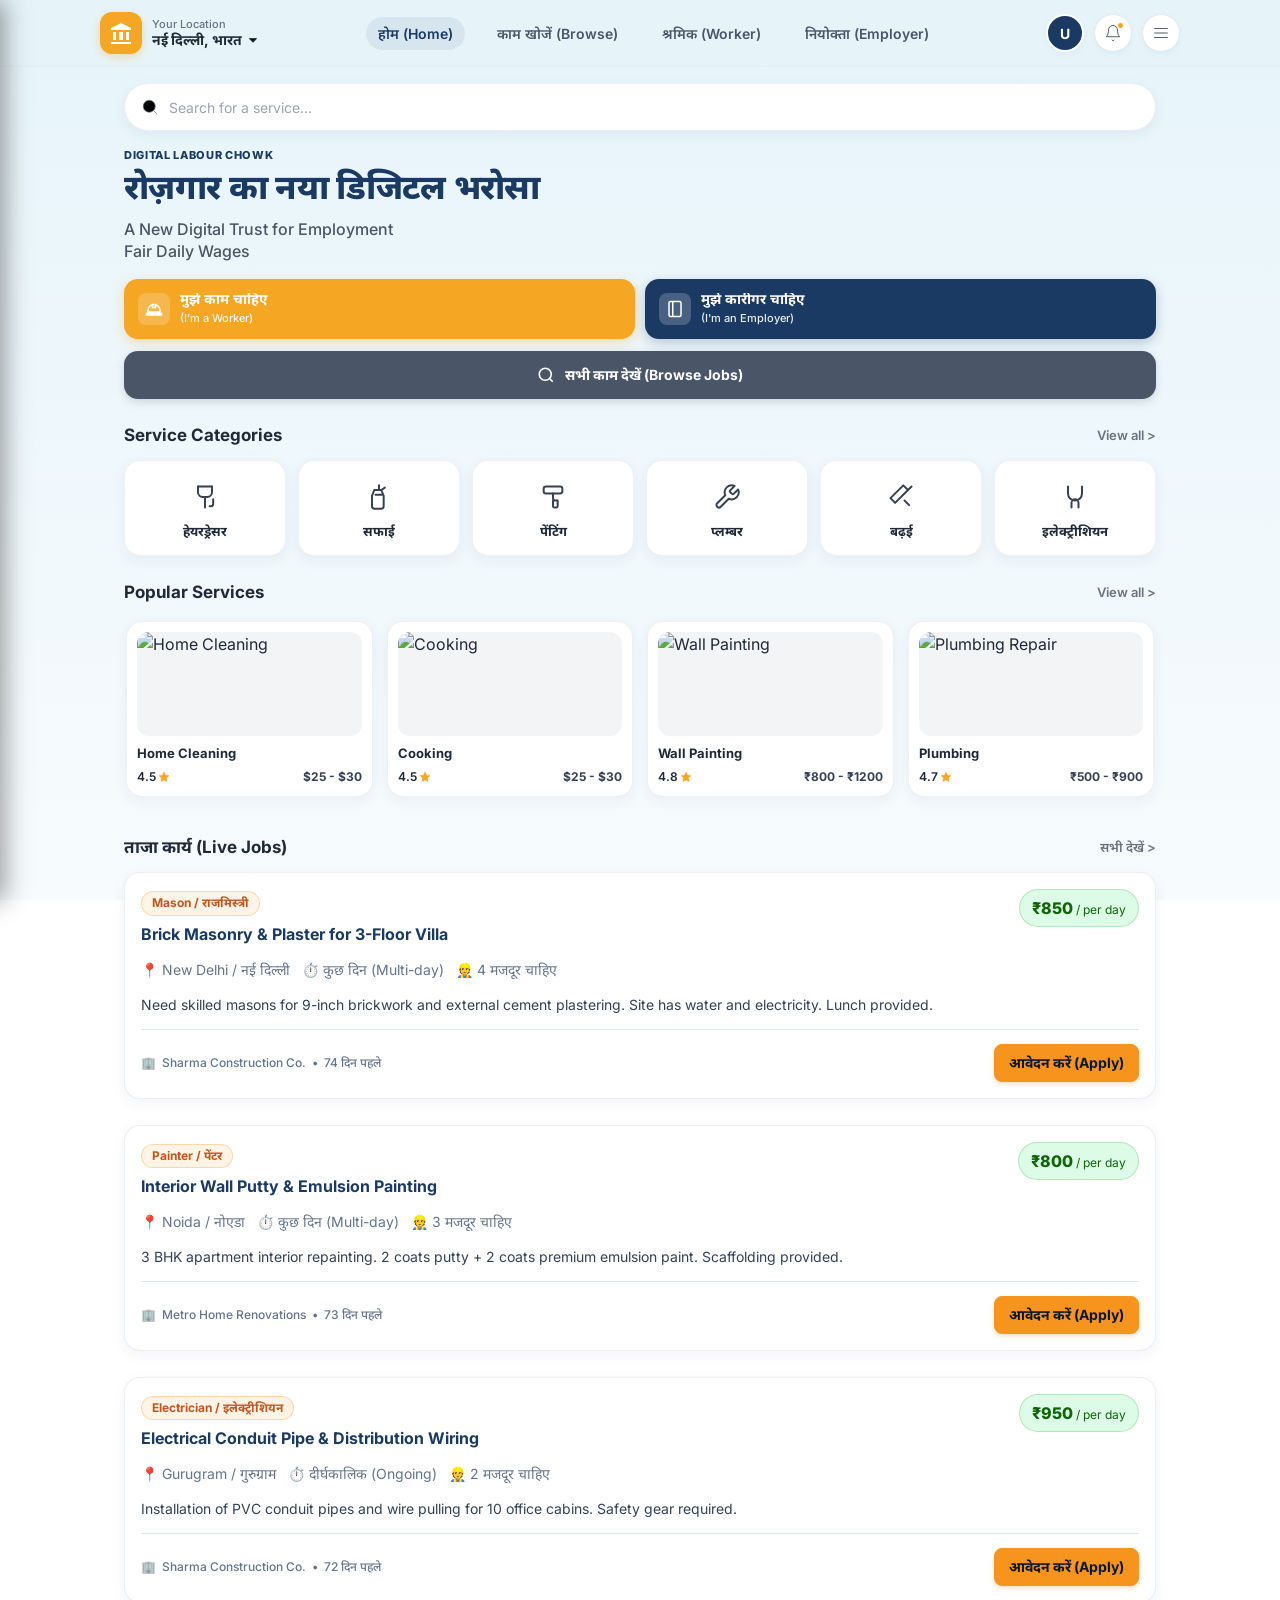
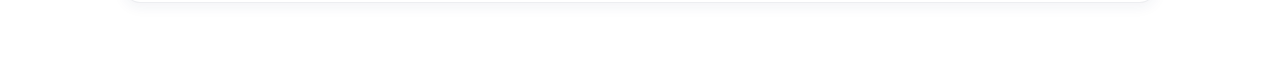
==== commit 90e8c8d2: "Update" ====
--- a/index.html
+++ b/index.html
@@ -3,648 +3,361 @@
 <head>
   <meta charset="UTF-8">
   <meta name="viewport" content="width=device-width, initial-scale=1.0, maximum-scale=5.0">
-  <title>डिजिटल लेबर चौक | Digital Labor Chowk - Worker–Employer Job Portal</title>
+  <title>Digital Labour Chowk — रोज़गार का नया डिजिटल भरोसा</title>
   
   <!-- PWA & Mobile Meta Tags -->
   <link rel="manifest" href="manifest.json">
-  <meta name="theme-color" content="#0b2545">
+  <meta name="theme-color" content="#1B3A63">
   <meta name="apple-mobile-web-app-capable" content="yes">
   <meta name="apple-mobile-web-app-status-bar-style" content="black-translucent">
   <link rel="apple-touch-icon" href="assets/icons/emblem.svg">
+
+  <!-- Google Fonts -->
+  <link rel="preconnect" href="https://fonts.googleapis.com">
+  <link rel="preconnect" href="https://fonts.gstatic.com" crossorigin>
+  <link href="https://fonts.googleapis.com/css2?family=Inter:wght@400;500;600;700;800&family=Noto+Sans+Devanagari:wght@400;500;600;700;800&display=swap" rel="stylesheet">
 
   <!-- Stylesheets -->
   <link rel="stylesheet" href="css/style.css">
   <link rel="stylesheet" href="css/components.css">
   <link rel="stylesheet" href="css/responsive.css">
-  
-  <!-- Inline Specific Styles for Index -->
-  <style>
-    .hero-section {
-      background: linear-gradient(135deg, #0b2545 0%, #133b68 100%);
-      color: #ffffff;
-      padding: 56px 0 48px;
-      position: relative;
-      overflow: hidden;
-    }
-    .hero-section::before {
-      content: "";
-      position: absolute;
-      top: -50%;
-      right: -20%;
-      width: 600px;
-      height: 600px;
-      background: radial-gradient(circle, rgba(247, 148, 29, 0.15) 0%, rgba(247, 148, 29, 0) 70%);
-      pointer-events: none;
-    }
-    .hero-content {
-      max-width: 780px;
-      margin: 0 auto;
-      text-align: center;
-      position: relative;
-      z-index: 2;
-    }
-    .hero-badge {
-      display: inline-flex;
-      align-items: center;
-      gap: 6px;
-      background: rgba(247, 148, 29, 0.2);
-      border: 1px solid rgba(247, 148, 29, 0.5);
-      color: #ffb74d;
-      padding: 6px 14px;
-      border-radius: var(--radius-pill);
-      font-size: var(--font-size-xs);
-      font-weight: 700;
-      letter-spacing: 0.05em;
-      margin-bottom: 20px;
-      text-transform: uppercase;
-    }
-    .hero-title {
-      font-size: 2.75rem;
-      font-weight: 800;
-      line-height: 1.2;
-      margin-bottom: 12px;
-      color: #ffffff;
-    }
-    .hero-title span {
-      color: var(--accent-saffron);
-    }
-    .hero-subtitle {
-      font-size: 1.2rem;
-      color: #cbd5e1;
-      margin-bottom: 20px;
-      font-weight: 500;
-    }
-    .hero-desc {
-      font-size: var(--font-size-base);
-      color: #94a3b8;
-      line-height: 1.6;
-      margin-bottom: 32px;
-    }
-    .hero-actions {
-      display: flex;
-      justify-content: center;
-      gap: 16px;
-      flex-wrap: wrap;
-    }
-    .stats-bar {
-      background: #ffffff;
-      border-bottom: 1px solid var(--border-color);
-      box-shadow: var(--shadow-sm);
-      padding: 24px 0;
-    }
-    .stats-grid {
-      display: grid;
-      grid-template-columns: repeat(4, 1fr);
-      gap: 20px;
-      text-align: center;
-    }
-    .stat-number {
-      font-size: 1.875rem;
-      font-weight: 800;
-      color: var(--primary-navy);
-      line-height: 1.1;
-    }
-    .stat-desc {
-      font-size: var(--font-size-xs);
-      color: var(--text-muted);
-      font-weight: 600;
-      margin-top: 4px;
-    }
-    .section-padding {
-      padding: 64px 0;
-    }
-    .section-header {
-      text-align: center;
-      max-width: 650px;
-      margin: 0 auto 44px;
-    }
-    .section-tag {
-      font-size: var(--font-size-xs);
-      font-weight: 700;
-      color: var(--accent-saffron-dark);
-      text-transform: uppercase;
-      letter-spacing: 0.08em;
-      margin-bottom: 6px;
-    }
-    .section-title {
-      font-size: var(--font-size-3xl);
-      font-weight: 800;
-      color: var(--primary-navy);
-      line-height: 1.25;
-    }
-    .section-desc {
-      font-size: var(--font-size-base);
-      color: var(--text-muted);
-      margin-top: 10px;
-    }
-    .step-card {
-      background: #ffffff;
-      border: 1px solid var(--border-color);
-      border-radius: var(--radius-md);
-      padding: 28px 20px;
-      text-align: center;
-      position: relative;
-      box-shadow: var(--shadow-sm);
-      transition: transform 0.2s, box-shadow 0.2s;
-    }
-    .step-card:hover {
-      transform: translateY(-4px);
-      box-shadow: var(--shadow-md);
-      border-color: #cbd5e1;
-    }
-    .step-badge {
-      position: absolute;
-      top: -14px;
-      left: 50%;
-      transform: translateX(-50%);
-      background: var(--primary-navy);
-      color: var(--accent-saffron);
-      font-size: 12px;
-      font-weight: 800;
-      width: 28px;
-      height: 28px;
-      border-radius: 50%;
-      display: flex;
-      align-items: center;
-      justify-content: center;
-      border: 2px solid #ffffff;
-    }
-    .step-icon {
-      font-size: 40px;
-      margin: 8px 0 16px;
-      line-height: 1;
-    }
-    .step-title {
-      font-size: var(--font-size-lg);
-      font-weight: 700;
-      color: var(--primary-navy);
-      margin-bottom: 8px;
-    }
-    .step-desc {
-      font-size: var(--font-size-sm);
-      color: var(--text-muted);
-      line-height: 1.5;
-    }
-    .highlight-card {
-      background: #ffffff;
-      border: 1px solid var(--border-color);
-      border-radius: var(--radius-md);
-      padding: 24px;
-      display: flex;
-      gap: 16px;
-      align-items: flex-start;
-      box-shadow: var(--shadow-sm);
-    }
-    .highlight-icon {
-      width: 52px;
-      height: 52px;
-      border-radius: var(--radius-sm);
-      background-color: var(--accent-saffron-light);
-      display: flex;
-      align-items: center;
-      justify-content: center;
-      font-size: 26px;
-      flex-shrink: 0;
-    }
-    .category-grid {
-      display: grid;
-      grid-template-columns: repeat(auto-fill, minmax(130px, 1fr));
-      gap: 14px;
-    }
-    .category-pill {
-      background: #ffffff;
-      border: 1px solid var(--border-color);
-      border-radius: var(--radius-sm);
-      padding: 16px 12px;
-      text-align: center;
-      text-decoration: none;
-      color: var(--text-main);
-      display: flex;
-      flex-direction: column;
-      align-items: center;
-      gap: 8px;
-      transition: all 0.2s;
-    }
-    .category-pill:hover {
-      border-color: var(--accent-saffron);
-      background-color: #fffaf5;
-      transform: translateY(-2px);
-      box-shadow: var(--shadow-sm);
-    }
-    .category-icon {
-      font-size: 28px;
-      line-height: 1;
-    }
-    .category-name {
-      font-size: var(--font-size-xs);
-      font-weight: 700;
-      color: var(--primary-navy);
-      line-height: 1.2;
-    }
-    @media (max-width: 768px) {
-      .hero-title { font-size: 1.95rem; }
-      .stats-grid { grid-template-columns: repeat(2, 1fr); gap: 16px; }
-      .category-grid { grid-template-columns: repeat(3, 1fr); gap: 10px; }
-    }
-  </style>
+  <link rel="stylesheet" href="css/theme.css">
 </head>
 <body>
 
-  <!-- PWA Mobile Install Banner -->
-  <div id="dlc-pwa-banner" class="pwa-install-bar">
-    <div class="pwa-install-bar-content">
-      <span>📲 <strong>ऐप इंस्टॉल करें:</strong> आसान पहुंच के लिए फोन पर जोड़ें</span>
-    </div>
-    <div class="flex items-center gap-2">
-      <button type="button" class="pwa-install-btn btn-install-pwa">इंस्टॉल करें</button>
-      <button type="button" class="pwa-close-btn" aria-label="Dismiss">&times;</button>
-    </div>
-  </div>
-
-  <!-- Tricolor Top Stripe -->
-  <div class="gov-stripe"></div>
-
-  <!-- Government Portal Banner -->
-  <div class="gov-banner">
-    <div class="container">
-      <div class="gov-banner-text">
-        <span class="gov-flag">🇮🇳</span>
-        <span>श्रम एवं रोजगार मंत्रालय | Ministry of Labour &amp; Employment Initiative Demo</span>
-      </div>
-      <div>
-        <span>राष्ट्रीय डिजिटल चौक मंच</span>
-      </div>
-    </div>
-  </div>
-
-  <!-- Site Navigation Header -->
-  <header class="site-header">
-    <div class="container">
-      <nav class="navbar">
-        <a href="index.html" class="brand-link">
-          <div class="brand-emblem" aria-hidden="true">🏛️</div>
-          <div class="brand-text">
-            <span class="brand-title">डिजिटल <span>लेबर चौक</span></span>
-            <span class="brand-sub">Digital Labor Chowk Portal</span>
-          </div>
-        </a>
-
-        <!-- Desktop Navigation Links -->
-        <ul class="nav-menu">
-          <li><a href="index.html" class="nav-link active">🏠 होम (Home)</a></li>
-          <li><a href="pages/job-search.html" class="nav-link">🔎 काम खोजें (Search Jobs)</a></li>
-          <li><a href="pages/worker-login.html" class="nav-link">👷 श्रमिक लॉगिन (Worker)</a></li>
-          <li><a href="pages/employer-login.html" class="nav-link">🏢 नियोक्ता लॉगिन (Employer)</a></li>
-        </ul>
-
-        <!-- Dynamic User Status / Action Buttons -->
-        <div id="nav-auth-container" class="nav-auth"></div>
+  <!-- Hidden Auth Container for JS compatibility -->
+  <div id="nav-auth-container" style="display:none;" aria-hidden="true"></div>
+
+  <!-- Shared App Header matching Mobile Screenshot -->
+  <header class="app-header">
+    <div class="app-header-inner">
+      <!-- Left: Logo & Location -->
+      <div class="header-left">
+        <a href="index.html" class="logo-tile" aria-label="Digital Labour Chowk Home">
+          <svg viewBox="0 0 24 24"><path d="M12 2L2 7v2h20V7L12 2zm-8 9v8h3v-8H4zm6 0v8h4v-8h-4zm7 0v8h3v-8h-3zM2 21h20v2H2v-2z"/></svg>
+        </a>
+        <div class="location-block">
+          <span class="location-label">Your Location</span>
+          <div class="location-dropdown" role="button" tabindex="0" aria-label="Select City">
+            <span class="current-location-text">नई दिल्ली, भारत</span>
+            <svg viewBox="0 0 24 24"><polyline points="6 9 12 15 18 9"></polyline></svg>
+          </div>
+        </div>
+      </div>
+
+      <!-- Desktop Navigation Links (>=1024px) -->
+      <nav class="header-desktop-nav" aria-label="Desktop Navigation">
+        <a href="index.html" class="desktop-nav-link active">होम (Home)</a>
+        <a href="pages/job-search.html" class="desktop-nav-link">काम खोजें (Browse)</a>
+        <a href="pages/worker-login.html" class="desktop-nav-link">श्रमिक (Worker)</a>
+        <a href="pages/employer-login.html" class="desktop-nav-link">नियोक्ता (Employer)</a>
       </nav>
+
+      <!-- Right: User Avatar, Notification Bell, Hamburger -->
+      <div class="header-right">
+        <div class="header-avatar" role="button" tabindex="0" aria-label="User Profile" title="Profile">
+          <span>U</span>
+        </div>
+        <button type="button" class="header-btn header-notif-btn" aria-label="Notifications" title="Notifications">
+          <svg viewBox="0 0 24 24"><path d="M18 8A6 6 0 0 0 6 8c0 7-3 9-3 9h18s-3-2-3-9"></path><path d="M13.73 21a2 2 0 0 1-3.46 0"></path></svg>
+          <span class="notif-badge-dot"></span>
+        </button>
+        <button type="button" class="header-btn header-menu-btn" aria-label="Menu" title="Menu">
+          <svg viewBox="0 0 24 24"><line x1="3" y1="12" x2="21" y2="12"></line><line x1="3" y1="6" x2="21" y2="6"></line><line x1="3" y1="18" x2="21" y2="18"></line></svg>
+        </button>
+      </div>
     </div>
   </header>
 
-  <!-- Main Landing Content -->
-  <main>
-    <!-- Hero Section -->
-    <section class="hero-section">
-      <div class="container">
-        <div class="hero-content">
-          <div class="hero-badge">
-            ⚡ डायरेक्ट वर्कर-एम्प्लॉयर कनेक्ट (Zero Middlemen)
-          </div>
-          <h1 class="hero-title">
-            रोजगार का नया <span>डिजिटल भरोसा</span>
-          </h1>
-          <p class="hero-subtitle">
-            "A New Digital Trust for Employment &amp; Fair Daily Wages"
-          </p>
-          <p class="hero-desc">
-            चौक पर घंटों खड़े रहने की जरूरत नहीं! राजमिस्त्री, इलेक्ट्रीशियन, प्लंबर, कारपेंटर, पेंटर व मजदूरों को अब सीधा काम और सही मजदूरी मोबाइल पर।
-          </p>
-
-          <div class="hero-actions">
-            <a href="pages/worker-login.html" class="btn btn-accent btn-lg">
-              👷 मुझे काम चाहिए (I'm a Worker)
-            </a>
-            <a href="pages/employer-login.html" class="btn btn-outline-white btn-lg">
-              🏢 मुझे कारीगर चाहिए (I'm an Employer)
-            </a>
-            <a href="pages/job-search.html" class="btn btn-primary btn-lg" style="background:#0a1c33;">
-              🔎 सभी काम देखें (Browse Jobs)
-            </a>
-          </div>
-        </div>
-      </div>
+  <!-- Main Mobile App Layout Container -->
+  <main class="app-container">
+
+    <!-- Rounded Full-Width Search Bar -->
+    <div class="search-bar-wrap">
+      <div class="search-bar">
+        <span class="search-bar-icon">
+          <svg viewBox="0 0 24 24"><circle cx="11" cy="11" r="8"></circle><line x1="21" y1="21" x2="16.65" y2="16.65"></line></svg>
+        </span>
+        <input 
+          type="text" 
+          class="search-bar-input" 
+          placeholder="Search for a service…" 
+          aria-label="Search for a service"
+        />
+      </div>
+    </div>
+
+    <!-- Hero Typography (Matching Screenshot) -->
+    <section class="app-hero">
+      <div class="hero-eyebrow">DIGITAL LABOUR CHOWK</div>
+      <h1 class="hero-headline">रोज़गार का नया डिजिटल भरोसा</h1>
+      <p class="hero-tagline">
+        A New Digital Trust for Employment<br>
+        Fair Daily Wages
+      </p>
     </section>
 
-    <!-- Real-time Stats Ticker -->
-    <div class="stats-bar">
-      <div class="container">
-        <div class="stats-grid">
-          <div class="stat-item">
-            <div class="stat-number">5,420+</div>
-            <div class="stat-desc">पंजीकृत श्रमिक (Registered Workers)</div>
-          </div>
-          <div class="stat-item">
-            <div class="stat-number">1,180+</div>
-            <div class="stat-desc">सत्यापित नियोक्ता (Verified Employers)</div>
-          </div>
-          <div class="stat-item">
-            <div class="stat-number">₹0</div>
-            <div class="stat-desc">कमीशन (Zero Middlemen Fees)</div>
-          </div>
-          <div class="stat-item">
-            <div class="stat-number">100%</div>
-            <div class="stat-desc">प्रत्यक्ष संपर्क (Direct Mobile Call)</div>
-          </div>
-        </div>
+    <!-- Two Side-by-Side CTA Buttons -->
+    <div class="cta-row">
+      <div class="cta-col">
+        <a href="pages/worker-login.html" class="btn-worker">
+          <div class="btn-icon-tile">
+            <svg viewBox="0 0 24 24"><path d="M2 18h20v2H2zM4 14a8 8 0 0 1 16 0v2H4zM10 6h4v4h-4z"/></svg>
+          </div>
+          <div class="btn-label-group">
+            <span class="btn-label-hi">मुझे काम चाहिए</span>
+            <span class="btn-label-en">(I'm a Worker)</span>
+          </div>
+        </a>
+      </div>
+      <div class="cta-col">
+        <a href="pages/employer-login.html" class="btn-employer">
+          <div class="btn-icon-tile">
+            <svg viewBox="0 0 24 24"><rect x="4" y="2" width="16" height="20" rx="2" ry="2"></rect><line x1="9" y1="22" x2="9" y2="2"></line><line x1="8" y1="6" x2="8.01" y2="6"></line><line x1="16" y1="6" x2="16.01" y2="6"></line><line x1="8" y1="10" x2="8.01" y2="10"></line><line x1="16" y1="10" x2="16.01" y2="10"></line></svg>
+          </div>
+          <div class="btn-label-group">
+            <span class="btn-label-hi">मुझे कारीगर चाहिए</span>
+            <span class="btn-label-en">(I'm an Employer)</span>
+          </div>
+        </a>
       </div>
     </div>
 
-    <!-- How It Works Section -->
-    <section class="section-padding">
-      <div class="container">
-        <div class="section-header">
-          <div class="section-tag">आसान प्रक्रिया (How It Works)</div>
-          <h2 class="section-title">सरल 4 चरणों में काम पाएं और दें</h2>
-          <p class="section-desc">श्रमिक और नियोक्ता दोनों के लिए पूरी तरह डिजिटल, सुरक्षित और पारदर्शी प्रणाली</p>
-        </div>
-
-        <div class="grid-4">
-          <!-- Step 1 -->
-          <div class="step-card">
-            <span class="step-badge">1</span>
-            <div class="step-icon">📱</div>
-            <h3 class="step-title">आसान रजिस्ट्रेशन</h3>
-            <p class="step-desc">
-              अपने मोबाइल नंबर और अपने हुनर/ट्रेड (राजमिस्त्री, प्लंबर आदि) का चयन करके 30 सेकंड में खाता बनाएं।
-            </p>
-          </div>
-
-          <!-- Step 2 -->
-          <div class="step-card">
-            <span class="step-badge">2</span>
-            <div class="step-icon">🔍</div>
-            <h3 class="step-title">काम खोजें या पोस्ट करें</h3>
-            <p class="step-desc">
-              श्रमिक अपने शहर में पसंदीदा दिहाड़ी वाले काम खोजें; ठेकेदार व मालिक काम की आवश्यकता पोस्ट करें।
-            </p>
-          </div>
-
-          <!-- Step 3 -->
-          <div class="step-card">
-            <span class="step-badge">3</span>
-            <div class="step-icon">🤝</div>
-            <h3 class="step-title">सीधा संपर्क</h3>
-            <p class="step-desc">
-              बिना किसी बिचौलिए के सीधे फोन पर बात करें, कार्य स्थल और पारदर्शी दैनिक मजदूरी तय करें।
-            </p>
-          </div>
-
-          <!-- Step 4 -->
-          <div class="step-card">
-            <span class="step-badge">4</span>
-            <div class="step-icon">💰</div>
-            <h3 class="step-title">काम व त्वरित भुगतान</h3>
-            <p class="step-desc">
-              सम्मानपूर्वक काम पूरा करें और अपनी तय दिहाड़ी सीधे प्राप्त करें। कोई कमीशन या कटौती नहीं।
-            </p>
-          </div>
-        </div>
+    <!-- Full-Width Slate Button: Browse Jobs -->
+    <a href="pages/job-search.html" class="btn-slate">
+      <svg viewBox="0 0 24 24"><circle cx="11" cy="11" r="8"></circle><line x1="21" y1="21" x2="16.65" y2="16.65"></line></svg>
+      <span>सभी काम देखें (Browse Jobs)</span>
+    </a>
+
+    <!-- Service Categories (3-column grid matching screenshot) -->
+    <section>
+      <div class="section-head">
+        <h2 class="section-head-title">Service Categories</h2>
+        <a href="pages/job-search.html" class="section-head-link">View all &gt;</a>
+      </div>
+
+      <div class="category-grid" id="popular-trades-grid">
+        <!-- 1. Hairdresser -->
+        <a href="pages/job-search.html?category=hairdresser" class="category-card">
+          <div class="category-card-icon">
+            <svg viewBox="0 0 24 24"><path d="M6 3v5a4 4 0 0 0 4 4h4a4 4 0 0 0 4-4V3"></path><line x1="6" y1="3" x2="18" y2="3"></line><line x1="12" y1="12" x2="12" y2="21"></line><path d="M19 14v4a2 2 0 0 1-2 2h-1"></path></svg>
+          </div>
+          <span class="category-card-name">हेयरड्रेसर</span>
+        </a>
+
+        <!-- 2. Cleaning -->
+        <a href="pages/job-search.html?category=cleaning" class="category-card">
+          <div class="category-card-icon">
+            <svg viewBox="0 0 24 24"><path d="M12 2v4M10 6h4l2 5v9a2 2 0 0 1-2 2H8a2 2 0 0 1-2-2v-9l2-5zM9 10h6"></path><path d="M14 6l3-2"></path></svg>
+          </div>
+          <span class="category-card-name">सफाई</span>
+        </a>
+
+        <!-- 3. Painting -->
+        <a href="pages/job-search.html?category=painter" class="category-card">
+          <div class="category-card-icon">
+            <svg viewBox="0 0 24 24"><rect x="4" y="3" width="16" height="6" rx="2"></rect><path d="M12 9v4a2 2 0 0 0 2 2h2v5a1 1 0 0 1-1 1h-2a1 1 0 0 1-1-1v-5"></path></svg>
+          </div>
+          <span class="category-card-name">पेंटिंग</span>
+        </a>
+
+        <!-- 4. Plumber -->
+        <a href="pages/job-search.html?category=plumber" class="category-card">
+          <div class="category-card-icon">
+            <svg viewBox="0 0 24 24"><path d="M14.7 6.3a1 1 0 0 0 0 1.4l1.6 1.6a1 1 0 0 0 1.4 0l3.77-3.77a6 6 0 0 1-7.94 7.94l-6.91 6.91a2.12 2.12 0 0 1-3-3l6.91-6.91a6 6 0 0 1 7.94-7.94l-3.76 3.76z"></path></svg>
+          </div>
+          <span class="category-card-name">प्लम्बर</span>
+        </a>
+
+        <!-- 5. Carpenter -->
+        <a href="pages/job-search.html?category=carpenter" class="category-card">
+          <div class="category-card-icon">
+            <svg viewBox="0 0 24 24"><path d="M14 2l4 4L7 17l-4-4L14 2zM15 15l4 4M21 3l-3 3"></path></svg>
+          </div>
+          <span class="category-card-name">बढ़ई</span>
+        </a>
+
+        <!-- 6. Electrician -->
+        <a href="pages/job-search.html?category=electrician" class="category-card">
+          <div class="category-card-icon">
+            <svg viewBox="0 0 24 24"><path d="M6 3v6a6 6 0 0 0 12 0V3M9 21v-4a3 3 0 0 1 6 0v4"></path></svg>
+          </div>
+          <span class="category-card-name">इलेक्ट्रीशियन</span>
+        </a>
       </div>
     </section>
 
-    <!-- Popular Trades & Skills -->
-    <section class="section-padding" style="background-color: #f8fafc; border-top: 1px solid var(--border-color); border-bottom: 1px solid var(--border-color);">
-      <div class="container">
-        <div class="section-header">
-          <div class="section-tag">लोकप्रिय श्रेणियां (Popular Trades)</div>
-          <h2 class="section-title">प्रमुख कौशल एवं कारीगर</h2>
-          <p class="section-desc">अपनी जरूरत के अनुसार संबंधित ट्रेड पर क्लिक करें</p>
-        </div>
-
-        <div class="category-grid" id="popular-trades-grid">
-          <a href="pages/job-search.html?category=mason" class="category-pill">
-            <span class="category-icon">🧱</span>
-            <span class="category-name">राजमिस्त्री<br>(Mason)</span>
-          </a>
-          <a href="pages/job-search.html?category=electrician" class="category-pill">
-            <span class="category-icon">⚡</span>
-            <span class="category-name">इलेक्ट्रीशियन<br>(Electrician)</span>
-          </a>
-          <a href="pages/job-search.html?category=plumber" class="category-pill">
-            <span class="category-icon">🔧</span>
-            <span class="category-name">प्लंबर<br>(Plumber)</span>
-          </a>
-          <a href="pages/job-search.html?category=carpenter" class="category-pill">
-            <span class="category-icon">🪚</span>
-            <span class="category-name">बढ़ई<br>(Carpenter)</span>
-          </a>
-          <a href="pages/job-search.html?category=painter" class="category-pill">
-            <span class="category-icon">🎨</span>
-            <span class="category-name">पेंटर<br>(Painter)</span>
-          </a>
-          <a href="pages/job-search.html?category=welder" class="category-pill">
-            <span class="category-icon">🔥</span>
-            <span class="category-name">वेल्डर<br>(Welder)</span>
-          </a>
-          <a href="pages/job-search.html?category=labor" class="category-pill">
-            <span class="category-icon">👷</span>
-            <span class="category-name">मजदूर / हेल्पर<br>(General Labor)</span>
-          </a>
-          <a href="pages/job-search.html?category=tile" class="category-pill">
-            <span class="category-icon">🏛️</span>
-            <span class="category-name">टाइल कारीगर<br>(Tile Worker)</span>
-          </a>
-        </div>
+    <!-- Popular Services (Horizontal Scroll-Snap Row matching screenshot) -->
+    <section>
+      <div class="section-head">
+        <h2 class="section-head-title">Popular Services</h2>
+        <a href="pages/job-search.html" class="section-head-link">View all &gt;</a>
+      </div>
+
+      <div class="service-scroller">
+        <!-- Service Card 1 -->
+        <a href="pages/job-search.html?category=cleaning" class="service-card">
+          <div class="service-card-img-wrap">
+            <img 
+              src="https://images.unsplash.com/photo-1581578731548-c64695cc6952?auto=format&fit=crop&w=400&q=80" 
+              alt="Home Cleaning" 
+              class="service-card-img" 
+              loading="lazy" 
+            />
+          </div>
+          <div class="service-card-content">
+            <h3 class="service-card-title">Home Cleaning</h3>
+            <div class="service-card-meta">
+              <span class="service-card-rating">
+                4.5 <svg viewBox="0 0 24 24"><polygon points="12 2 15.09 8.26 22 9.27 17 14.14 18.18 21.02 12 17.77 5.82 21.02 7 14.14 2 9.27 8.91 8.26 12 2"></polygon></svg>
+              </span>
+              <span class="service-card-price">$25 - $30</span>
+            </div>
+          </div>
+        </a>
+
+        <!-- Service Card 2 -->
+        <a href="pages/job-search.html?category=labor" class="service-card">
+          <div class="service-card-img-wrap">
+            <img 
+              src="https://images.unsplash.com/photo-1556910103-1c02745aae4d?auto=format&fit=crop&w=400&q=80" 
+              alt="Cooking" 
+              class="service-card-img" 
+              loading="lazy" 
+            />
+          </div>
+          <div class="service-card-content">
+            <h3 class="service-card-title">Cooking</h3>
+            <div class="service-card-meta">
+              <span class="service-card-rating">
+                4.5 <svg viewBox="0 0 24 24"><polygon points="12 2 15.09 8.26 22 9.27 17 14.14 18.18 21.02 12 17.77 5.82 21.02 7 14.14 2 9.27 8.91 8.26 12 2"></polygon></svg>
+              </span>
+              <span class="service-card-price">$25 - $30</span>
+            </div>
+          </div>
+        </a>
+
+        <!-- Service Card 3 -->
+        <a href="pages/job-search.html?category=painter" class="service-card">
+          <div class="service-card-img-wrap">
+            <img 
+              src="https://images.unsplash.com/photo-1589939705384-5185137a7f0f?auto=format&fit=crop&w=400&q=80" 
+              alt="Wall Painting" 
+              class="service-card-img" 
+              loading="lazy" 
+            />
+          </div>
+          <div class="service-card-content">
+            <h3 class="service-card-title">Wall Painting</h3>
+            <div class="service-card-meta">
+              <span class="service-card-rating">
+                4.8 <svg viewBox="0 0 24 24"><polygon points="12 2 15.09 8.26 22 9.27 17 14.14 18.18 21.02 12 17.77 5.82 21.02 7 14.14 2 9.27 8.91 8.26 12 2"></polygon></svg>
+              </span>
+              <span class="service-card-price">₹800 - ₹1200</span>
+            </div>
+          </div>
+        </a>
+
+        <!-- Service Card 4 -->
+        <a href="pages/job-search.html?category=plumber" class="service-card">
+          <div class="service-card-img-wrap">
+            <img 
+              src="https://images.unsplash.com/photo-1607472586893-edb57bdc0e39?auto=format&fit=crop&w=400&q=80" 
+              alt="Plumbing Repair" 
+              class="service-card-img" 
+              loading="lazy" 
+            />
+          </div>
+          <div class="service-card-content">
+            <h3 class="service-card-title">Plumbing</h3>
+            <div class="service-card-meta">
+              <span class="service-card-rating">
+                4.7 <svg viewBox="0 0 24 24"><polygon points="12 2 15.09 8.26 22 9.27 17 14.14 18.18 21.02 12 17.77 5.82 21.02 7 14.14 2 9.27 8.91 8.26 12 2"></polygon></svg>
+              </span>
+              <span class="service-card-price">₹500 - ₹900</span>
+            </div>
+          </div>
+        </a>
       </div>
     </section>
 
-    <!-- Poster Highlights Section -->
-    <section class="section-padding">
-      <div class="container">
-        <div class="section-header">
-          <div class="section-tag">डिजिटल लेबर चौक की विशेषताएं (Key Highlights)</div>
-          <h2 class="section-title">श्रम शक्ति को सशक्त बनाने का नया कदम</h2>
-          <p class="section-desc">पारंपरिक लेबर अड्डों की अनिश्चितता को दूर करने के लिए आधुनिक डिजिटल समाधान</p>
-        </div>
-
-        <div class="grid-2">
-          <div class="highlight-card">
-            <div class="highlight-icon">📲</div>
-            <div>
-              <h3 class="card-title mb-2">मोबाइल ऐप व डिजिटल कियोस्क सुविधा</h3>
-              <p class="text-muted">
-                स्मार्टफोन या नजदीकी सरकारी जन-सेवा केंद्र (CSC) डिजिटल कियोस्क से बिना किसी झंझट के काम खोजें और आवेदन करें।
-              </p>
-            </div>
-          </div>
-
-          <div class="highlight-card">
-            <div class="highlight-icon">🚫</div>
-            <div>
-              <h3 class="card-title mb-2">बिचौलियों और दलालों से मुक्ति</h3>
-              <p class="text-muted">
-                ठेकेदार और श्रमिक का सीधा संवाद। न कोई एजेंट कमीशन और न ही मजदूरी में कोई कटौती। 100% कमाई आपकी।
-              </p>
-            </div>
-          </div>
-
-          <div class="highlight-card">
-            <div class="highlight-icon">⏱️</div>
-            <div>
-              <h3 class="card-title mb-2">कहीं भी, कभी भी काम की उपलब्धता</h3>
-              <p class="text-muted">
-                1 दिन का तात्कालिक कार्य हो या महीनों की लंबी साइट, अपने समय और सुविधानुसार सही प्रोजेक्ट का चयन करें।
-              </p>
-            </div>
-          </div>
-
-          <div class="highlight-card">
-            <div class="highlight-icon">🛡️</div>
-            <div>
-              <h3 class="card-title mb-2">सुरक्षित, पारदर्शी एवं सम्मानजनक रोजगार</h3>
-              <p class="text-muted">
-                रेट और कार्य की शर्तें पहले से तय। श्रम के सम्मान और समय पर पारदर्शी भुगतान की पक्की व्यवस्था।
-              </p>
-            </div>
-          </div>
-        </div>
+    <!-- Recent Available Live Jobs (Dynamic Backend Integration Preserved) -->
+    <section style="margin-top: 10px;">
+      <div class="section-head">
+        <h2 class="section-head-title">ताजा कार्य (Live Jobs)</h2>
+        <a href="pages/job-search.html" class="section-head-link">सभी देखें &gt;</a>
+      </div>
+
+      <div id="home-featured-jobs" class="flex flex-col gap-3">
+        <!-- Dynamically rendered by existing script -->
       </div>
     </section>
 
-    <!-- Recent Available Jobs Preview -->
-    <section class="section-padding" style="background-color: #f1f5f9; border-top: 1px solid var(--border-color);">
-      <div class="container">
-        <div class="flex justify-between items-center mb-6" style="flex-wrap: wrap; gap: 12px;">
-          <div>
-            <div class="section-tag">ताजा उपलब्ध कार्य (Recent Jobs)</div>
-            <h2 class="section-title" style="font-size:1.75rem;">आज के उपलब्ध काम</h2>
-          </div>
-          <a href="pages/job-search.html" class="btn btn-outline">
-            सभी काम देखें (View All Jobs) &rarr;
-          </a>
-        </div>
-
-        <div class="grid-3" id="home-featured-jobs">
-          <!-- Dynamically filled with top 3 seed jobs -->
-        </div>
-      </div>
-    </section>
   </main>
 
-  <!-- Mobile Bottom Navigation Bar -->
-  <nav class="mobile-bottom-nav">
-    <a href="index.html" class="bottom-nav-item active">
-      <span class="nav-icon">🏠</span>
+  <!-- Fixed Bottom Navigation (5 slots matching screenshot) -->
+  <nav class="bottom-nav" aria-label="Bottom Navigation">
+    <a href="index.html" class="nav-item active">
+      <svg viewBox="0 0 24 24"><path d="M3 9l9-7 9 7v11a2 2 0 0 1-2 2H5a2 2 0 0 1-2-2z"></path><polyline points="9 22 9 12 15 12 15 22"></polyline></svg>
       <span>होम</span>
     </a>
-    <a href="pages/job-search.html" class="bottom-nav-item">
-      <span class="nav-icon">🔎</span>
+    <a href="pages/job-search.html" class="nav-item">
+      <svg viewBox="0 0 24 24"><circle cx="11" cy="11" r="8"></circle><line x1="21" y1="21" x2="16.65" y2="16.65"></line></svg>
       <span>काम खोजें</span>
     </a>
-    <a href="pages/worker-dashboard.html" id="bottom-nav-dashboard" class="bottom-nav-item">
-      <span class="nav-icon">📊</span>
-      <span>डैशबोर्ड</span>
-    </a>
-    <a href="pages/worker-profile.html" id="bottom-nav-profile" class="bottom-nav-item">
-      <span class="nav-icon">👤</span>
-      <span>प्रोफाइल</span>
+    <div class="nav-fab-slot">
+      <a href="pages/job-search.html" class="fab-search" aria-label="Search Jobs">
+        <svg viewBox="0 0 24 24"><circle cx="11" cy="11" r="8"></circle><line x1="21" y1="21" x2="16.65" y2="16.65"></line></svg>
+      </a>
+    </div>
+    <a href="pages/worker-login.html" class="nav-item">
+      <svg viewBox="0 0 24 24"><path d="M20 21v-2a4 4 0 0 0-4-4H8a4 4 0 0 0-4 4v2"></path><circle cx="12" cy="7" r="4"></circle></svg>
+      <span>लॉगिन</span>
+    </a>
+    <a href="pages/employer-login.html" class="nav-item">
+      <svg viewBox="0 0 24 24"><rect x="4" y="2" width="16" height="20" rx="2" ry="2"></rect><line x1="9" y1="22" x2="9" y2="2"></line><line x1="8" y1="6" x2="8.01" y2="6"></line><line x1="16" y1="6" x2="16.01" y2="6"></line><line x1="8" y1="10" x2="8.01" y2="10"></line><line x1="16" y1="10" x2="16.01" y2="10"></line></svg>
+      <span>नियोक्ता</span>
     </a>
   </nav>
 
-  <!-- Site Footer -->
-  <footer class="site-footer">
-    <div class="container">
-      <div class="footer-grid">
-        <div class="footer-col">
-          <h4>🏛️ डिजिटल लेबर चौक (DLC)</h4>
-          <p>
-            दैनिक वेतनभोगी श्रमिकों और नियोक्ताओं को जोड़ने वाला पारदर्शी एवं डिजिटल मंच। श्रम एवं रोजगार मंत्रालय के विजन के अनुरूप।
-          </p>
-          <div class="helpline-box">
-            <div style="font-size:12px; color:#cbd5e1;">श्रम सहायता हेल्पलाइन (Toll-Free Helpline)</div>
-            <div class="helpline-number">📞 14434 / 1800-180-5522</div>
-            <div style="font-size:11px; color:#94a3b8;">सुबह 8:00 से रात 8:00 बजे तक (निःशुल्क सेवा)</div>
-          </div>
-        </div>
-
-        <div class="footer-col">
-          <h4>श्रमिक सेवाएं (For Workers)</h4>
-          <ul class="footer-links">
-            <li><a href="pages/worker-login.html">श्रमिक पंजीकरण (Register)</a></li>
-            <li><a href="pages/worker-login.html">श्रमिक लॉगिन (Worker Login)</a></li>
-            <li><a href="pages/job-search.html">दैनिक काम खोजें (Search Jobs)</a></li>
-            <li><a href="pages/worker-profile.html">कारीगर प्रोफाइल (Worker Profile)</a></li>
-          </ul>
-        </div>
-
-        <div class="footer-col">
-          <h4>नियोक्ता सेवाएं (For Employers)</h4>
-          <ul class="footer-links">
-            <li><a href="pages/employer-login.html">नियोक्ता लॉगिन (Employer Login)</a></li>
-            <li><a href="pages/post-job.html">नया कार्य पोस्ट करें (Post a Job)</a></li>
-            <li><a href="pages/post-job.html">आवेदक देखें (View Applicants)</a></li>
-            <li><a href="pages/job-search.html">कारीगर उपलब्धता (Worker Market)</a></li>
-          </ul>
-        </div>
-
-        <div class="footer-col">
-          <h4>डेमो एवं PWA टूल्स (Mobile PWA)</h4>
-          <p>यह एप्लिकेशन आपके फोन पर सीधे ऐप की तरह इंस्टॉल हो सकती है।</p>
-          <div class="flex flex-col gap-2 mt-2">
-            <button type="button" class="btn btn-accent btn-sm btn-install-pwa" style="width:100%;">
-              📲 ऐप इंस्टॉल करें (Install App)
-            </button>
-            <button type="button" id="btn-reset-demo-data" class="btn btn-outline-white btn-sm" style="width:100%;">
-              🔄 रीसेट डेमो डेटा (Reset Data)
-            </button>
-          </div>
-        </div>
-      </div>
-
-      <div class="footer-bottom">
-        <div>
-          &copy; 2026 डिजिटल लेबर चौक (Digital Labor Chowk). ओपन-सोर्स कोडबेस (MIT License).
-        </div>
-        <div class="footer-tools">
-          <span>हिंदी / English</span>
-          <span>•</span>
-          <span>मोबाइल-रेडी PWA</span>
-        </div>
-      </div>
-    </div>
-  </footer>
-
-  <!-- Scripts -->
+  <!-- Scripts: Exact order preserved + common.js added -->
+  <script src="js/api.js"></script>
   <script src="js/storage.js"></script>
   <script src="js/toast.js"></script>
   <script src="js/auth.js"></script>
   <script src="js/jobs.js"></script>
   <script src="js/main.js"></script>
-
-  <!-- Page Specific Script: Render Top 3 Featured Jobs -->
+  <script src="js/common.js"></script>
+
+  <!-- Page Specific Script: Render Top 3 Featured Jobs from API -->
   <script>
-    document.addEventListener('DOMContentLoaded', () => {
+    document.addEventListener('DOMContentLoaded', async () => {
       const container = document.getElementById('home-featured-jobs');
       if (!container) return;
 
-      const jobs = JobManager.getAllJobs().filter(j => j.status === 'active').slice(0, 3);
-      const session = AuthManager.getSession();
-
-      if (jobs.length === 0) {
-        container.innerHTML = '<p class="text-muted">कोई सक्रिय कार्य उपलब्ध नहीं है।</p>';
+      container.innerHTML = '<p class="text-muted" style="font-size:13px; padding:10px 0;">कार्य लोड हो रहे हैं... (Loading jobs)</p>';
+
+      let jobs = [];
+      try {
+        jobs = await JobManager.filterJobs({ limit: 3 });
+      } catch (err) {
+        if (typeof StorageDB !== 'undefined') {
+          jobs = StorageDB.getJobs().filter(j => j.status === 'active').slice(0, 3);
+        }
+      }
+
+      if (!jobs || jobs.length === 0) {
+        container.innerHTML = '<p class="text-muted" style="font-size:13px;">कोई सक्रिय कार्य उपलब्ध नहीं है।</p>';
         return;
       }
 
       container.innerHTML = jobs.map(job => {
-        const hasApplied = session && session.role === 'worker' ? JobManager.hasWorkerApplied(job.id, session.userId) : false;
-        return createJobCardHTML(job, hasApplied, true);
+        return createJobCardHTML(job, false, true);
       }).join('');
 
       // Wire up apply buttons
       container.querySelectorAll('.btn-apply-job').forEach(btn => {
-        btn.addEventListener('click', (e) => {
+        btn.addEventListener('click', async (e) => {
           const jobId = e.target.getAttribute('data-job-id');
           const currentWorker = AuthManager.getCurrentUser();
 
@@ -656,12 +369,17 @@
             return;
           }
 
-          const res = JobManager.applyForJob(jobId, currentWorker);
+          e.target.disabled = true;
+          e.target.textContent = 'आवेदन भेजा जा रहा है...';
+
+          const res = await JobManager.applyForJob(jobId);
           if (res.success) {
             showToast('सफलतापूर्वक आवेदन भेजा गया! (Application Sent)', 'success');
             e.target.outerHTML = '<button class="btn btn-sm btn-outline disabled" disabled>✓ आवेदन किया (Applied)</button>';
           } else {
             showToast(res.message, 'warning');
+            e.target.disabled = false;
+            e.target.textContent = 'आवेदन करें (Apply)';
           }
         });
       });
--- a/css/theme.css
+++ b/css/theme.css
@@ -0,0 +1,1264 @@
+/* ==========================================================================
+   DIGITAL LABOUR CHOWK - THEME STYLESHEET (css/theme.css)
+   Mobile App Layout & Theme Redesign matching Mobile App Specification
+   Vanilla CSS • Custom Properties • Accessible • Mobile-First
+   ========================================================================== */
+
+@import url('https://fonts.googleapis.com/css2?family=Inter:wght@400;500;600;700;800&family=Noto+Sans+Devanagari:wght@400;500;600;700;800&family=Roboto:wght@400;500;700&display=swap');
+
+:root {
+  /* Design Tokens - Colors */
+  --bg-gradient-top: #E6F4FA;
+  --bg-gradient-bottom: #F7FBFD;
+  --color-navy: #1B3A63;
+  --color-navy-hover: #132A47;
+  --color-navy-light: #254F85;
+  --color-orange: #F5A623;
+  --color-orange-hover: #E09315;
+  --color-orange-light: #FFF4E5;
+  --color-slate: #4A5568;
+  --color-slate-hover: #374151;
+  --color-text: #1F2937;
+  --color-muted: #6B7280;
+  --color-card: #FFFFFF;
+  --color-border: #E5E7EB;
+  --color-border-focus: #F5A623;
+
+  /* Status Colors */
+  --color-success: #10B981;
+  --color-danger: #EF4444;
+  --color-warning: #F59E0B;
+  --color-star: #F5A623;
+
+  /* Typography */
+  --font-family-base: 'Inter', 'Roboto', 'Noto Sans Devanagari', -apple-system, BlinkMacSystemFont, 'Segoe UI', sans-serif;
+  --font-family-hindi: 'Noto Sans Devanagari', 'Inter', sans-serif;
+
+  /* Border Radii */
+  --radius-card: 16px;
+  --radius-btn: 14px;
+  --radius-pill: 999px;
+  --radius-input: 48px;
+  --radius-avatar: 50%;
+
+  /* Shadows */
+  --shadow-sm: 0 2px 6px rgba(27, 58, 99, 0.05);
+  --shadow-main: 0 4px 14px rgba(27, 58, 99, 0.08);
+  --shadow-card: 0 4px 14px rgba(27, 58, 99, 0.06);
+  --shadow-hover: 0 8px 22px rgba(27, 58, 99, 0.12);
+  --shadow-fab: 0 6px 18px rgba(27, 58, 99, 0.35);
+
+  /* Spacing Scale */
+  --space-1: 4px;
+  --space-2: 8px;
+  --space-3: 12px;
+  --space-4: 16px;
+  --space-5: 24px;
+  --space-6: 32px;
+
+  /* Bottom Nav Height */
+  --bottom-nav-height: 68px;
+}
+
+/* Base Body Styles */
+*, *::before, *::after {
+  box-sizing: border-box;
+}
+
+body {
+  margin: 0;
+  padding: 0;
+  min-height: 100vh;
+  background: linear-gradient(180deg, var(--bg-gradient-top) 0%, var(--bg-gradient-bottom) 100%) no-repeat fixed;
+  color: var(--color-text);
+  font-family: var(--font-family-base);
+  -webkit-font-smoothing: antialiased;
+  -moz-osx-font-smoothing: grayscale;
+  padding-bottom: calc(var(--bottom-nav-height) + 24px + env(safe-area-inset-bottom, 0px));
+}
+
+/* Links and General Text */
+a {
+  color: inherit;
+  text-decoration: none;
+}
+
+/* App Container Wrapper */
+.app-container {
+  width: 100%;
+  max-width: 100%;
+  margin: 0 auto;
+  padding: 0 var(--space-4);
+}
+
+@media (min-width: 600px) {
+  .app-container {
+    max-width: 520px;
+    padding: 0 var(--space-4);
+  }
+}
+
+@media (min-width: 1024px) {
+  .app-container {
+    max-width: 1080px;
+    padding: 0 var(--space-5);
+  }
+}
+
+/* ==========================================================================
+   1. APP HEADER (.app-header)
+   ========================================================================== */
+.app-header {
+  position: sticky;
+  top: 0;
+  z-index: 100;
+  background: rgba(230, 244, 250, 0.95);
+  backdrop-filter: blur(12px);
+  -webkit-backdrop-filter: blur(12px);
+  padding: 12px 16px;
+  border-bottom: 1px solid rgba(229, 231, 235, 0.4);
+}
+
+.app-header-inner {
+  display: flex;
+  align-items: center;
+  justify-content: space-between;
+  gap: 12px;
+  max-width: 1080px;
+  margin: 0 auto;
+}
+
+/* Left: Logo Tile & Location */
+.header-left {
+  display: flex;
+  align-items: center;
+  gap: 10px;
+  cursor: pointer;
+  user-select: none;
+}
+
+.logo-tile {
+  width: 42px;
+  height: 42px;
+  min-width: 42px;
+  background: var(--color-orange);
+  border-radius: 12px;
+  display: flex;
+  align-items: center;
+  justify-content: center;
+  color: #FFFFFF;
+  box-shadow: 0 3px 10px rgba(245, 166, 35, 0.35);
+  transition: transform 0.15s ease;
+}
+
+.logo-tile:active {
+  transform: scale(0.95);
+}
+
+.logo-tile svg {
+  width: 24px;
+  height: 24px;
+  fill: #FFFFFF;
+}
+
+.location-block {
+  display: flex;
+  flex-direction: column;
+}
+
+.location-label {
+  font-size: 11px;
+  color: var(--color-muted);
+  font-weight: 500;
+  line-height: 1.2;
+}
+
+.location-dropdown {
+  display: flex;
+  align-items: center;
+  gap: 4px;
+  font-size: 14px;
+  font-weight: 700;
+  color: var(--color-text);
+  line-height: 1.2;
+  margin-top: 1px;
+}
+
+.location-dropdown svg {
+  width: 14px;
+  height: 14px;
+  stroke: var(--color-text);
+  stroke-width: 2.2;
+  transition: transform 0.2s ease;
+}
+
+/* Right: Avatar, Bell, Hamburger */
+.header-right {
+  display: flex;
+  align-items: center;
+  gap: 10px;
+}
+
+.header-btn {
+  width: 38px;
+  height: 38px;
+  border-radius: var(--radius-avatar);
+  background: #FFFFFF;
+  border: 1px solid var(--color-border);
+  display: flex;
+  align-items: center;
+  justify-content: center;
+  color: var(--color-text);
+  cursor: pointer;
+  box-shadow: var(--shadow-sm);
+  transition: all 0.15s ease;
+  position: relative;
+  padding: 0;
+}
+
+.header-btn:hover {
+  background: #F3F4F6;
+  border-color: #D1D5DB;
+}
+
+.header-btn:active {
+  transform: scale(0.94);
+}
+
+.header-btn svg {
+  width: 18px;
+  height: 18px;
+  stroke: var(--color-text);
+  fill: none;
+}
+
+/* Notification badge dot */
+.notif-badge-dot {
+  position: absolute;
+  top: 7px;
+  right: 7px;
+  width: 7px;
+  height: 7px;
+  background: var(--color-orange);
+  border-radius: 50%;
+  border: 1.5px solid #FFFFFF;
+}
+
+.header-avatar {
+  width: 38px;
+  height: 38px;
+  border-radius: var(--radius-avatar);
+  object-fit: cover;
+  border: 2px solid #FFFFFF;
+  box-shadow: var(--shadow-sm);
+  background: #1B3A63;
+  color: #FFFFFF;
+  display: flex;
+  align-items: center;
+  justify-content: center;
+  font-weight: 700;
+  font-size: 14px;
+  cursor: pointer;
+  overflow: hidden;
+}
+
+.header-avatar img {
+  width: 100%;
+  height: 100%;
+  object-fit: cover;
+}
+
+/* Desktop Navigation inside Header (shown on >=1024px) */
+.header-desktop-nav {
+  display: none;
+}
+
+@media (min-width: 1024px) {
+  .header-desktop-nav {
+    display: flex;
+    align-items: center;
+    gap: 20px;
+    margin: 0 auto;
+  }
+
+  .desktop-nav-link {
+    font-size: 14px;
+    font-weight: 600;
+    color: var(--color-slate);
+    padding: 6px 12px;
+    border-radius: var(--radius-pill);
+    transition: all 0.15s ease;
+  }
+
+  .desktop-nav-link:hover,
+  .desktop-nav-link.active {
+    color: var(--color-navy);
+    background: rgba(27, 58, 99, 0.08);
+  }
+}
+
+/* ==========================================================================
+   2. SEARCH BAR COMPONENT (.search-bar)
+   ========================================================================== */
+.search-bar-wrap {
+  width: 100%;
+  margin: var(--space-4) 0;
+}
+
+.search-bar {
+  display: flex;
+  align-items: center;
+  gap: 10px;
+  background: #FFFFFF;
+  border-radius: var(--radius-pill);
+  padding: 0 16px;
+  height: 48px;
+  border: 1px solid rgba(229, 231, 235, 0.7);
+  box-shadow: var(--shadow-card);
+  transition: all 0.2s ease;
+}
+
+.search-bar:focus-within {
+  border-color: var(--color-border-focus);
+  box-shadow: 0 4px 16px rgba(245, 166, 35, 0.2);
+}
+
+.search-bar-icon {
+  display: flex;
+  align-items: center;
+  color: var(--color-muted);
+}
+
+.search-bar-icon svg {
+  width: 18px;
+  height: 18px;
+  stroke: var(--color-muted);
+}
+
+.search-bar-input {
+  flex: 1;
+  border: none;
+  background: transparent;
+  font-size: 14px;
+  font-family: inherit;
+  color: var(--color-text);
+  outline: none;
+  padding: 0;
+}
+
+.search-bar-input::placeholder {
+  color: #9CA3AF;
+  font-weight: 400;
+}
+
+/* ==========================================================================
+   3. HERO SECTION & TYPOGRAPHY
+   ========================================================================== */
+.app-hero {
+  margin: var(--space-3) 0 var(--space-4);
+  text-align: left;
+}
+
+.hero-eyebrow {
+  font-size: 11px;
+  font-weight: 800;
+  letter-spacing: 0.06em;
+  text-transform: uppercase;
+  color: var(--color-navy);
+  margin-bottom: 6px;
+}
+
+.hero-headline {
+  font-family: var(--font-family-hindi);
+  font-size: 26px;
+  font-weight: 800;
+  line-height: 1.25;
+  color: var(--color-navy);
+  margin: 0 0 6px 0;
+  letter-spacing: -0.02em;
+}
+
+.hero-tagline {
+  font-size: 14px;
+  font-weight: 500;
+  color: #4B5563;
+  line-height: 1.4;
+  margin: 0 0 var(--space-4) 0;
+}
+
+@media (min-width: 1024px) {
+  .hero-headline {
+    font-size: 34px;
+  }
+  .hero-tagline {
+    font-size: 16px;
+  }
+}
+
+/* ==========================================================================
+   4. CTA BUTTONS (.btn-worker, .btn-employer, .btn-slate)
+   ========================================================================== */
+.cta-row {
+  display: flex;
+  gap: 10px;
+  margin-bottom: 12px;
+}
+
+.cta-col {
+  flex: 1;
+  min-width: 0;
+}
+
+.btn-worker,
+.btn-employer,
+.btn-slate {
+  display: flex;
+  align-items: center;
+  justify-content: flex-start;
+  gap: 10px;
+  width: 100%;
+  border-radius: var(--radius-btn);
+  padding: 12px 14px;
+  min-height: 60px;
+  color: #FFFFFF;
+  border: none;
+  cursor: pointer;
+  text-decoration: none;
+  box-shadow: var(--shadow-sm);
+  transition: all 0.15s ease;
+  user-select: none;
+}
+
+.btn-worker:active,
+.btn-employer:active,
+.btn-slate:active {
+  transform: scale(0.97);
+}
+
+.btn-worker {
+  background: var(--color-orange);
+  box-shadow: 0 4px 12px rgba(245, 166, 35, 0.3);
+}
+
+.btn-worker:hover {
+  background: var(--color-orange-hover);
+}
+
+.btn-employer {
+  background: var(--color-navy);
+  box-shadow: 0 4px 12px rgba(27, 58, 99, 0.25);
+}
+
+.btn-employer:hover {
+  background: var(--color-navy-hover);
+}
+
+.btn-icon-tile {
+  width: 32px;
+  height: 32px;
+  min-width: 32px;
+  border-radius: 8px;
+  background: rgba(255, 255, 255, 0.2);
+  display: flex;
+  align-items: center;
+  justify-content: center;
+  font-size: 16px;
+}
+
+.btn-icon-tile svg {
+  width: 18px;
+  height: 18px;
+  stroke: #FFFFFF;
+  stroke-width: 2;
+  fill: none;
+}
+
+.btn-label-group {
+  display: flex;
+  flex-direction: column;
+  line-height: 1.2;
+  text-align: left;
+  overflow: hidden;
+}
+
+.btn-label-hi {
+  font-family: var(--font-family-hindi);
+  font-size: 14px;
+  font-weight: 700;
+  color: #FFFFFF;
+  white-space: nowrap;
+  overflow: hidden;
+  text-overflow: ellipsis;
+}
+
+.btn-label-en {
+  font-size: 11px;
+  font-weight: 500;
+  color: rgba(255, 255, 255, 0.9);
+  margin-top: 2px;
+  white-space: nowrap;
+  overflow: hidden;
+  text-overflow: ellipsis;
+}
+
+/* Full-width slate browse button */
+.btn-slate {
+  background: var(--color-slate);
+  min-height: 48px;
+  padding: 12px 18px;
+  justify-content: center;
+  box-shadow: 0 3px 10px rgba(74, 85, 104, 0.2);
+  margin-bottom: var(--space-5);
+}
+
+.btn-slate:hover {
+  background: var(--color-slate-hover);
+}
+
+.btn-slate svg {
+  width: 18px;
+  height: 18px;
+  stroke: #FFFFFF;
+  stroke-width: 2.2;
+  fill: none;
+}
+
+.btn-slate span {
+  font-size: 14px;
+  font-weight: 700;
+}
+
+/* ==========================================================================
+   5. SECTION HEADERS (.section-head)
+   ========================================================================== */
+.section-head {
+  display: flex;
+  align-items: center;
+  justify-content: space-between;
+  margin: var(--space-4) 0 var(--space-3);
+}
+
+.section-head-title {
+  font-size: 17px;
+  font-weight: 700;
+  color: var(--color-text);
+  margin: 0;
+}
+
+.section-head-link {
+  font-size: 13px;
+  font-weight: 600;
+  color: var(--color-muted);
+  display: flex;
+  align-items: center;
+  gap: 2px;
+  transition: color 0.15s ease;
+}
+
+.section-head-link:hover {
+  color: var(--color-navy);
+}
+
+/* ==========================================================================
+   6. SERVICE CATEGORIES GRID (.category-grid, .category-card)
+   ========================================================================== */
+.category-grid {
+  display: grid;
+  grid-template-columns: repeat(3, 1fr);
+  gap: 12px;
+  margin-bottom: var(--space-5);
+}
+
+.category-card {
+  background: var(--color-card);
+  border-radius: var(--radius-card);
+  padding: 18px 10px 14px;
+  display: flex;
+  flex-direction: column;
+  align-items: center;
+  justify-content: center;
+  text-align: center;
+  gap: 10px;
+  box-shadow: var(--shadow-card);
+  border: 1px solid rgba(229, 231, 235, 0.6);
+  cursor: pointer;
+  transition: all 0.2s ease;
+  text-decoration: none;
+}
+
+.category-card:hover {
+  transform: translateY(-2px);
+  box-shadow: var(--shadow-hover);
+  border-color: rgba(245, 166, 35, 0.4);
+}
+
+.category-card:active {
+  transform: scale(0.97);
+}
+
+.category-card-icon {
+  width: 36px;
+  height: 36px;
+  display: flex;
+  align-items: center;
+  justify-content: center;
+  color: #374151;
+}
+
+.category-card-icon svg {
+  width: 28px;
+  height: 28px;
+  stroke: #374151;
+  stroke-width: 1.7;
+  stroke-linecap: round;
+  stroke-linejoin: round;
+  fill: none;
+}
+
+.category-card-name {
+  font-family: var(--font-family-hindi);
+  font-size: 13px;
+  font-weight: 700;
+  color: var(--color-text);
+  line-height: 1.2;
+}
+
+@media (min-width: 768px) {
+  .category-grid {
+    grid-template-columns: repeat(6, 1fr);
+  }
+}
+
+/* ==========================================================================
+   7. POPULAR SERVICES SCROLLER (.service-scroller, .service-card)
+   ========================================================================== */
+.service-scroller {
+  display: flex;
+  gap: 14px;
+  overflow-x: auto;
+  scroll-snap-type: x mandatory;
+  -webkit-overflow-scrolling: touch;
+  padding: 4px 2px 14px;
+  margin-bottom: var(--space-5);
+  scrollbar-width: none; /* Firefox */
+}
+
+.service-scroller::-webkit-scrollbar {
+  display: none; /* Chrome, Safari, Edge */
+}
+
+.service-card {
+  flex: 0 0 190px;
+  scroll-snap-align: start;
+  background: var(--color-card);
+  border-radius: var(--radius-card);
+  padding: 10px;
+  box-shadow: var(--shadow-card);
+  border: 1px solid rgba(229, 231, 235, 0.6);
+  display: flex;
+  flex-direction: column;
+  gap: 8px;
+  text-decoration: none;
+  color: inherit;
+  transition: all 0.2s ease;
+}
+
+.service-card:hover {
+  transform: translateY(-2px);
+  box-shadow: var(--shadow-hover);
+}
+
+.service-card-img-wrap {
+  width: 100%;
+  height: 104px;
+  border-radius: 12px;
+  overflow: hidden;
+  background: #F3F4F6;
+  position: relative;
+}
+
+.service-card-img {
+  width: 100%;
+  height: 100%;
+  object-fit: cover;
+  display: block;
+}
+
+.service-card-content {
+  display: flex;
+  flex-direction: column;
+  gap: 4px;
+}
+
+.service-card-title {
+  font-size: 13px;
+  font-weight: 700;
+  color: var(--color-text);
+  white-space: nowrap;
+  overflow: hidden;
+  text-overflow: ellipsis;
+  margin: 0;
+}
+
+.service-card-meta {
+  display: flex;
+  align-items: center;
+  justify-content: space-between;
+  font-size: 12px;
+  color: var(--color-muted);
+  font-weight: 600;
+}
+
+.service-card-rating {
+  display: flex;
+  align-items: center;
+  gap: 2px;
+  color: var(--color-text);
+}
+
+.service-card-rating svg {
+  width: 12px;
+  height: 12px;
+  fill: var(--color-star);
+  stroke: var(--color-star);
+}
+
+.service-card-price {
+  color: #374151;
+  font-weight: 700;
+}
+
+@media (min-width: 1024px) {
+  .service-scroller {
+    display: grid;
+    grid-template-columns: repeat(4, 1fr);
+    overflow: visible;
+  }
+  .service-card {
+    flex: none;
+  }
+}
+
+/* ==========================================================================
+   8. BOTTOM NAVIGATION BAR (.bottom-nav, .fab-search)
+   ========================================================================== */
+.bottom-nav {
+  position: fixed;
+  bottom: 0;
+  left: 0;
+  right: 0;
+  height: var(--bottom-nav-height);
+  background: #FFFFFF;
+  border-top: 1px solid rgba(229, 231, 235, 0.9);
+  box-shadow: 0 -2px 12px rgba(27, 58, 99, 0.05);
+  display: flex;
+  align-items: center;
+  justify-content: space-around;
+  padding: 0 8px env(safe-area-inset-bottom, 0px);
+  z-index: 999;
+}
+
+.nav-item {
+  flex: 1;
+  display: flex;
+  flex-direction: column;
+  align-items: center;
+  justify-content: center;
+  gap: 3px;
+  color: var(--color-muted);
+  text-decoration: none;
+  font-size: 11px;
+  font-weight: 600;
+  font-family: var(--font-family-hindi);
+  min-height: 48px;
+  cursor: pointer;
+  transition: color 0.15s ease;
+  user-select: none;
+}
+
+.nav-item svg {
+  width: 20px;
+  height: 20px;
+  stroke: var(--color-muted);
+  stroke-width: 1.8;
+  fill: none;
+  transition: all 0.15s ease;
+}
+
+.nav-item:hover,
+.nav-item.active {
+  color: var(--color-navy);
+}
+
+.nav-item.active svg {
+  stroke: var(--color-navy);
+  stroke-width: 2.2;
+}
+
+/* Elevated Floating Center FAB Search Button */
+.nav-fab-slot {
+  flex: 1;
+  display: flex;
+  align-items: center;
+  justify-content: center;
+  position: relative;
+}
+
+.fab-search {
+  position: absolute;
+  top: -24px;
+  width: 54px;
+  height: 54px;
+  background: var(--color-navy);
+  border-radius: 50%;
+  border: 4px solid #FFFFFF;
+  box-shadow: var(--shadow-fab);
+  display: flex;
+  align-items: center;
+  justify-content: center;
+  cursor: pointer;
+  transition: transform 0.15s ease, background 0.15s ease;
+  text-decoration: none;
+}
+
+.fab-search:hover {
+  background: var(--color-navy-hover);
+  transform: translateY(-2px);
+}
+
+.fab-search:active {
+  transform: scale(0.93) translateY(-2px);
+}
+
+.fab-search svg {
+  width: 22px;
+  height: 22px;
+  stroke: #FFFFFF;
+  stroke-width: 2.4;
+  fill: none;
+}
+
+@media (min-width: 1024px) {
+  .bottom-nav {
+    display: none; /* Replaced by top header navigation on wide screens */
+  }
+  body {
+    padding-bottom: 40px;
+  }
+}
+
+/* ==========================================================================
+   9. INNER PAGE STRUCTURE & REUSABLE COMPONENTS
+   ========================================================================== */
+.page-title-row {
+  display: flex;
+  align-items: center;
+  gap: 12px;
+  margin: var(--space-4) 0 var(--space-4);
+}
+
+.back-arrow {
+  width: 38px;
+  height: 38px;
+  min-width: 38px;
+  background: #FFFFFF;
+  border: 1px solid var(--color-border);
+  border-radius: var(--radius-avatar);
+  display: flex;
+  align-items: center;
+  justify-content: center;
+  cursor: pointer;
+  box-shadow: var(--shadow-sm);
+  color: var(--color-text);
+  text-decoration: none;
+  transition: all 0.15s ease;
+  padding: 0;
+}
+
+.back-arrow:hover {
+  background: #F3F4F6;
+  border-color: #D1D5DB;
+}
+
+.back-arrow:active {
+  transform: scale(0.95);
+}
+
+.back-arrow svg {
+  width: 18px;
+  height: 18px;
+  stroke: var(--color-text);
+  stroke-width: 2.2;
+  fill: none;
+}
+
+.page-title-text {
+  font-size: 20px;
+  font-weight: 800;
+  color: var(--color-navy);
+  margin: 0;
+  line-height: 1.2;
+}
+
+.page-subtitle-text {
+  font-size: 13px;
+  color: var(--color-muted);
+  margin-top: 2px;
+}
+
+/* Rounded Cards */
+.app-card {
+  background: var(--color-card);
+  border-radius: var(--radius-card);
+  padding: var(--space-5);
+  box-shadow: var(--shadow-card);
+  border: 1px solid rgba(229, 231, 235, 0.7);
+  margin-bottom: var(--space-4);
+}
+
+/* ==========================================================================
+   10. FORM CONTROLS & ACCESSIBLE INPUTS
+   ========================================================================== */
+.form-group {
+  margin-bottom: var(--space-4);
+}
+
+.form-label {
+  display: block;
+  font-size: 13px;
+  font-weight: 700;
+  color: var(--color-text);
+  margin-bottom: 6px;
+}
+
+.form-label .req {
+  color: var(--color-danger);
+}
+
+.form-input,
+.form-select,
+.form-textarea {
+  width: 100%;
+  font-family: inherit;
+  font-size: 14px;
+  color: var(--color-text);
+  background: #FFFFFF;
+  border: 1.5px solid var(--color-border);
+  border-radius: var(--radius-input);
+  padding: 0 18px;
+  height: 48px;
+  outline: none;
+  transition: all 0.2s ease;
+}
+
+.form-textarea {
+  height: auto;
+  min-height: 100px;
+  border-radius: 16px;
+  padding: 14px 18px;
+  resize: vertical;
+}
+
+.form-select {
+  appearance: none;
+  background-image: url("data:image/svg+xml,%3Csvg xmlns='http://www.w3.org/2000/svg' width='12' height='12' viewBox='0 0 24 24' fill='none' stroke='%234A5568' stroke-width='2'%3E%3Cpath d='M6 9l6 6 6-6'/%3E%3C/svg%3E");
+  background-repeat: no-repeat;
+  background-position: right 16px center;
+  padding-right: 36px;
+}
+
+.form-input:focus,
+.form-select:focus,
+.form-textarea:focus {
+  border-color: var(--color-border-focus);
+  box-shadow: 0 0 0 3px rgba(245, 166, 35, 0.25);
+}
+
+.form-input::placeholder,
+.form-textarea::placeholder {
+  color: #9CA3AF;
+}
+
+/* Input Icon Wrappers */
+.input-icon-wrapper {
+  position: relative;
+  display: flex;
+  align-items: center;
+}
+
+.input-icon {
+  position: absolute;
+  left: 16px;
+  pointer-events: none;
+  color: var(--color-muted);
+  display: flex;
+  align-items: center;
+  font-size: 16px;
+}
+
+.input-with-icon {
+  padding-left: 44px;
+}
+
+/* Form Submit Buttons */
+.btn-primary-submit {
+  width: 100%;
+  height: 48px;
+  background: var(--color-navy);
+  color: #FFFFFF;
+  font-size: 15px;
+  font-weight: 700;
+  border-radius: var(--radius-btn);
+  border: none;
+  cursor: pointer;
+  box-shadow: 0 4px 12px rgba(27, 58, 99, 0.25);
+  transition: all 0.15s ease;
+  display: flex;
+  align-items: center;
+  justify-content: center;
+  gap: 8px;
+}
+
+.btn-primary-submit:hover {
+  background: var(--color-navy-hover);
+}
+
+.btn-primary-submit:active {
+  transform: scale(0.98);
+}
+
+.btn-primary-submit:disabled {
+  opacity: 0.65;
+  cursor: not-allowed;
+  transform: none;
+}
+
+/* Error States */
+.has-error .form-input,
+.has-error .form-select,
+.has-error .form-textarea {
+  border-color: var(--color-danger);
+  background-color: #FEF2F2;
+}
+
+.form-error-msg {
+  display: none;
+  color: var(--color-danger);
+  font-size: 12px;
+  font-weight: 600;
+  margin-top: 4px;
+  padding-left: 4px;
+}
+
+.has-error .form-error-msg {
+  display: block;
+}
+
+/* Segmented Control Tabs (Login / Register) */
+.tabs-header {
+  display: flex;
+  background: #F1F5F9;
+  border-radius: var(--radius-pill);
+  padding: 4px;
+  margin-bottom: var(--space-4);
+  gap: 4px;
+}
+
+.tab-btn {
+  flex: 1;
+  border: none;
+  background: transparent;
+  padding: 10px 14px;
+  font-size: 13px;
+  font-weight: 700;
+  color: var(--color-muted);
+  border-radius: var(--radius-pill);
+  cursor: pointer;
+  transition: all 0.15s ease;
+  font-family: inherit;
+}
+
+.tab-btn.active {
+  background: #FFFFFF;
+  color: var(--color-navy);
+  box-shadow: var(--shadow-sm);
+}
+
+.tab-pane {
+  display: none;
+}
+
+.tab-pane.active {
+  display: block;
+}
+
+/* ==========================================================================
+   11. MODALS & POPUPS (.app-modal)
+   ========================================================================== */
+.modal-overlay {
+  display: none;
+  position: fixed;
+  top: 0;
+  left: 0;
+  right: 0;
+  bottom: 0;
+  background: rgba(11, 37, 69, 0.45);
+  backdrop-filter: blur(4px);
+  -webkit-backdrop-filter: blur(4px);
+  z-index: 1000;
+  align-items: flex-end;
+  justify-content: center;
+}
+
+.modal-overlay.active {
+  display: flex;
+}
+
+.modal-box {
+  background: #FFFFFF;
+  width: 100%;
+  max-width: 500px;
+  border-radius: 20px 20px 0 0;
+  padding: var(--space-5);
+  max-height: 85vh;
+  overflow-y: auto;
+  box-shadow: 0 -4px 24px rgba(0, 0, 0, 0.15);
+  animation: slideUpModal 0.25s cubic-bezier(0.16, 1, 0.3, 1);
+}
+
+@keyframes slideUpModal {
+  from { transform: translateY(100%); }
+  to { transform: translateY(0); }
+}
+
+@media (min-width: 600px) {
+  .modal-overlay {
+    align-items: center;
+  }
+  .modal-box {
+    border-radius: 20px;
+  }
+}
+
+.modal-drag-handle {
+  width: 40px;
+  height: 4px;
+  border-radius: 2px;
+  background: #CBD5E1;
+  margin: 0 auto 16px;
+  display: block;
+}
+
+.modal-header {
+  display: flex;
+  align-items: center;
+  justify-content: space-between;
+  margin-bottom: var(--space-4);
+}
+
+.modal-title {
+  font-size: 17px;
+  font-weight: 800;
+  color: var(--color-navy);
+  margin: 0;
+}
+
+.modal-close-btn {
+  background: #F3F4F6;
+  border: none;
+  width: 32px;
+  height: 32px;
+  border-radius: 50%;
+  display: flex;
+  align-items: center;
+  justify-content: center;
+  font-size: 20px;
+  cursor: pointer;
+  color: var(--color-muted);
+}
+
+/* ==========================================================================
+   12. LOCATION POPUP PICKER (.location-picker-modal)
+   ========================================================================== */
+.location-list {
+  display: grid;
+  grid-template-columns: repeat(2, 1fr);
+  gap: 10px;
+}
+
+.location-item-btn {
+  background: #F8FAFC;
+  border: 1px solid var(--color-border);
+  border-radius: 12px;
+  padding: 12px;
+  text-align: left;
+  font-size: 13px;
+  font-weight: 600;
+  color: var(--color-text);
+  cursor: pointer;
+  transition: all 0.15s ease;
+  display: flex;
+  align-items: center;
+  gap: 8px;
+}
+
+.location-item-btn:hover,
+.location-item-btn.selected {
+  background: #FFF7ED;
+  border-color: var(--color-orange);
+  color: var(--color-navy);
+}
+
+/* ==========================================================================
+   13. COMPATIBILITY & OVERRIDES FOR EXISTING SYSTEM
+   (Ensures existing dynamic JavaScript outputs blend with the new theme)
+   ========================================================================== */
+.job-card {
+  background: var(--color-card) !important;
+  border-radius: var(--radius-card) !important;
+  border: 1px solid rgba(229, 231, 235, 0.7) !important;
+  box-shadow: var(--shadow-card) !important;
+  padding: 16px !important;
+  margin-bottom: 14px !important;
+  transition: all 0.2s ease !important;
+}
+
+.job-card:hover {
+  transform: translateY(-2px);
+  box-shadow: var(--shadow-hover) !important;
+}
+
+.job-title {
+  color: var(--color-navy) !important;
+  font-size: 16px !important;
+  font-weight: 700 !important;
+}
+
+.badge-saffron {
+  background: var(--color-orange-light) !important;
+  color: #C05621 !important;
+  border-radius: var(--radius-pill) !important;
+  font-weight: 700 !important;
+}
+
+.badge-green {
+  background: #DCFCE7 !important;
+  color: #15803D !important;
+  border-radius: var(--radius-pill) !important;
+}
+
+.badge-navy {
+  background: #E0E7FF !important;
+  color: var(--color-navy) !important;
+  border-radius: var(--radius-pill) !important;
+}
+
+/* Hide legacy desktop banner / tricolor stripe when using modern app header */
+.gov-banner, .gov-stripe {
+  display: none !important;
+}
+
+/* Ensure toast notifications appear above bottom nav */
+#dlc-toast-container {
+  bottom: calc(var(--bottom-nav-height) + 16px) !important;
+}
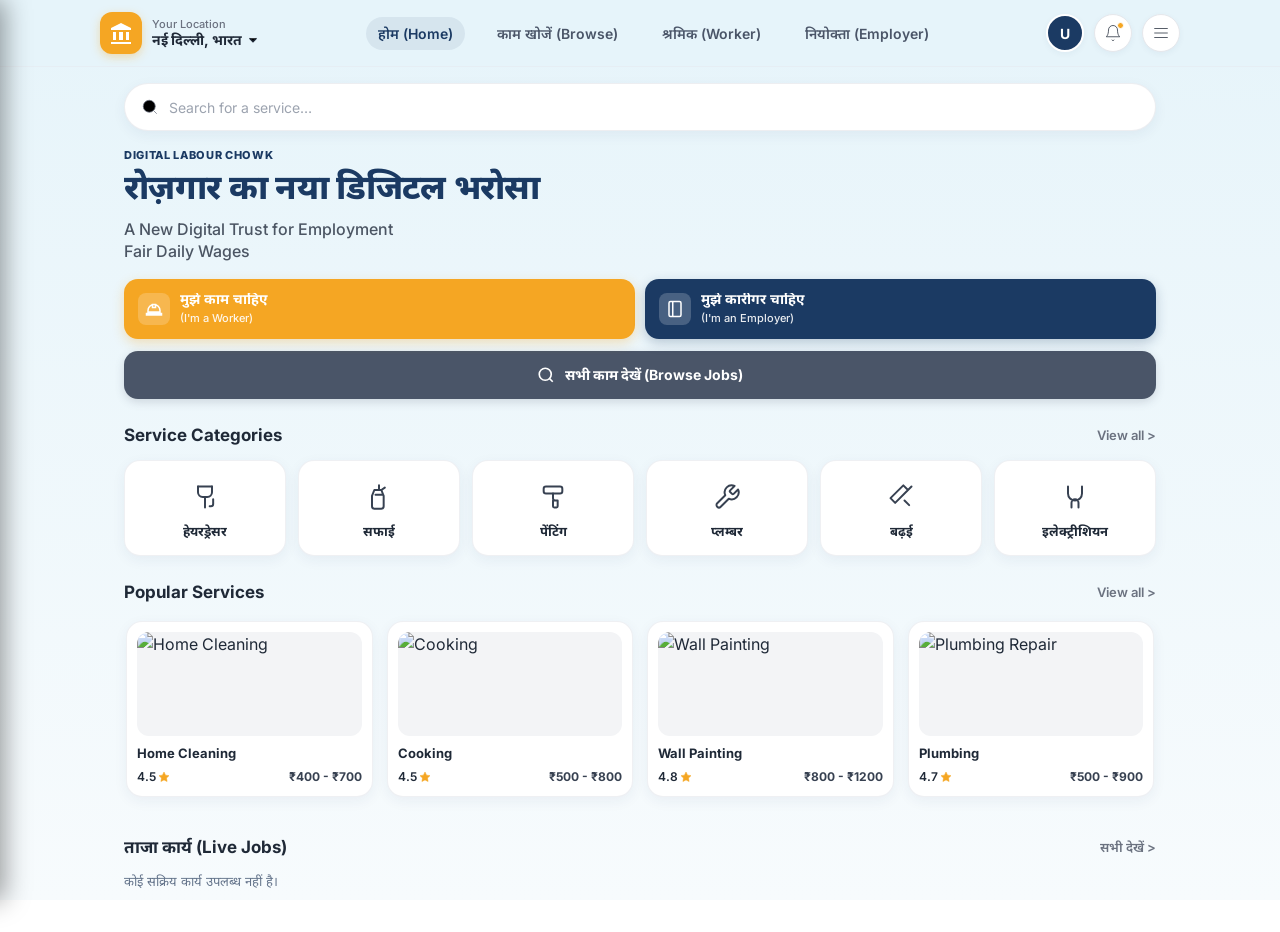
==== commit 71c11ca9: "feat: remove demo data, connect SQL database, add Email and Google auth" ====
--- a/index.html
+++ b/index.html
@@ -211,7 +211,7 @@
               <span class="service-card-rating">
                 4.5 <svg viewBox="0 0 24 24"><polygon points="12 2 15.09 8.26 22 9.27 17 14.14 18.18 21.02 12 17.77 5.82 21.02 7 14.14 2 9.27 8.91 8.26 12 2"></polygon></svg>
               </span>
-              <span class="service-card-price">$25 - $30</span>
+              <span class="service-card-price">₹400 - ₹700</span>
             </div>
           </div>
         </a>
@@ -232,7 +232,7 @@
               <span class="service-card-rating">
                 4.5 <svg viewBox="0 0 24 24"><polygon points="12 2 15.09 8.26 22 9.27 17 14.14 18.18 21.02 12 17.77 5.82 21.02 7 14.14 2 9.27 8.91 8.26 12 2"></polygon></svg>
               </span>
-              <span class="service-card-price">$25 - $30</span>
+              <span class="service-card-price">₹500 - ₹800</span>
             </div>
           </div>
         </a>
